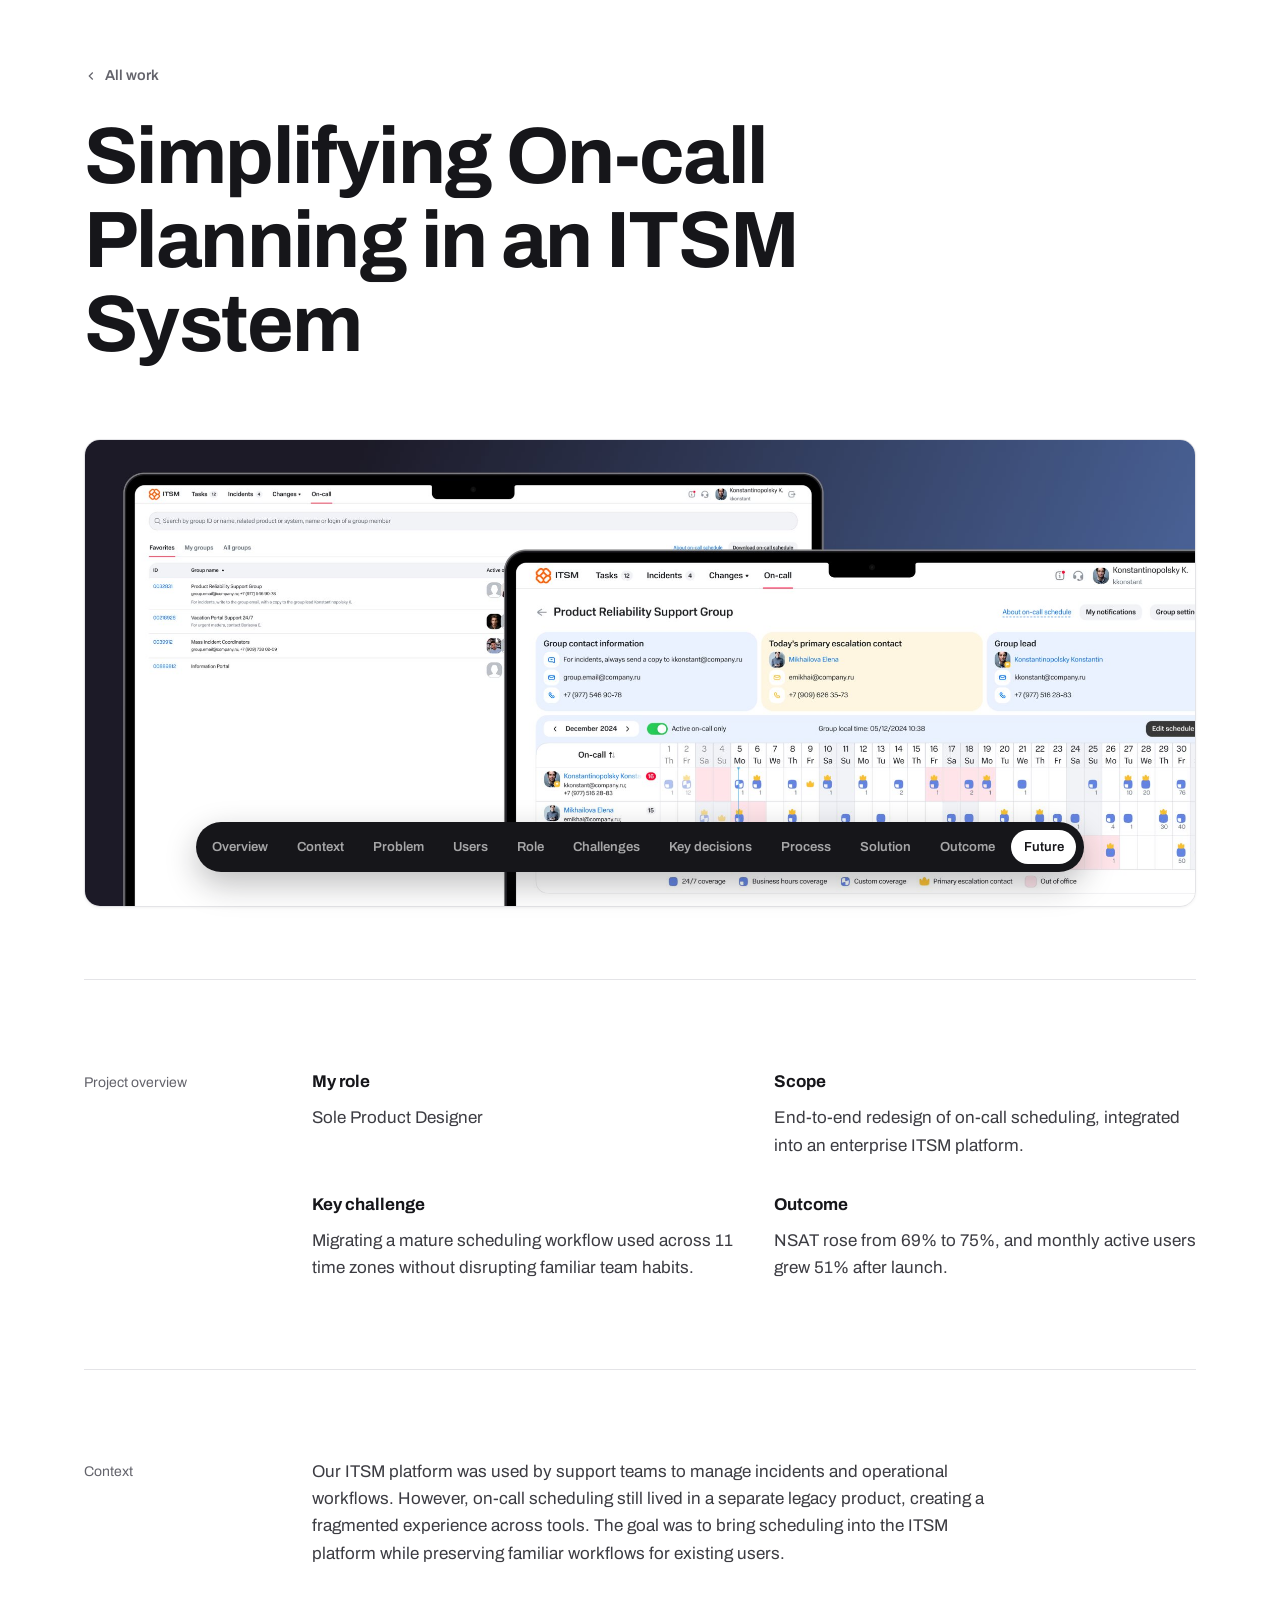
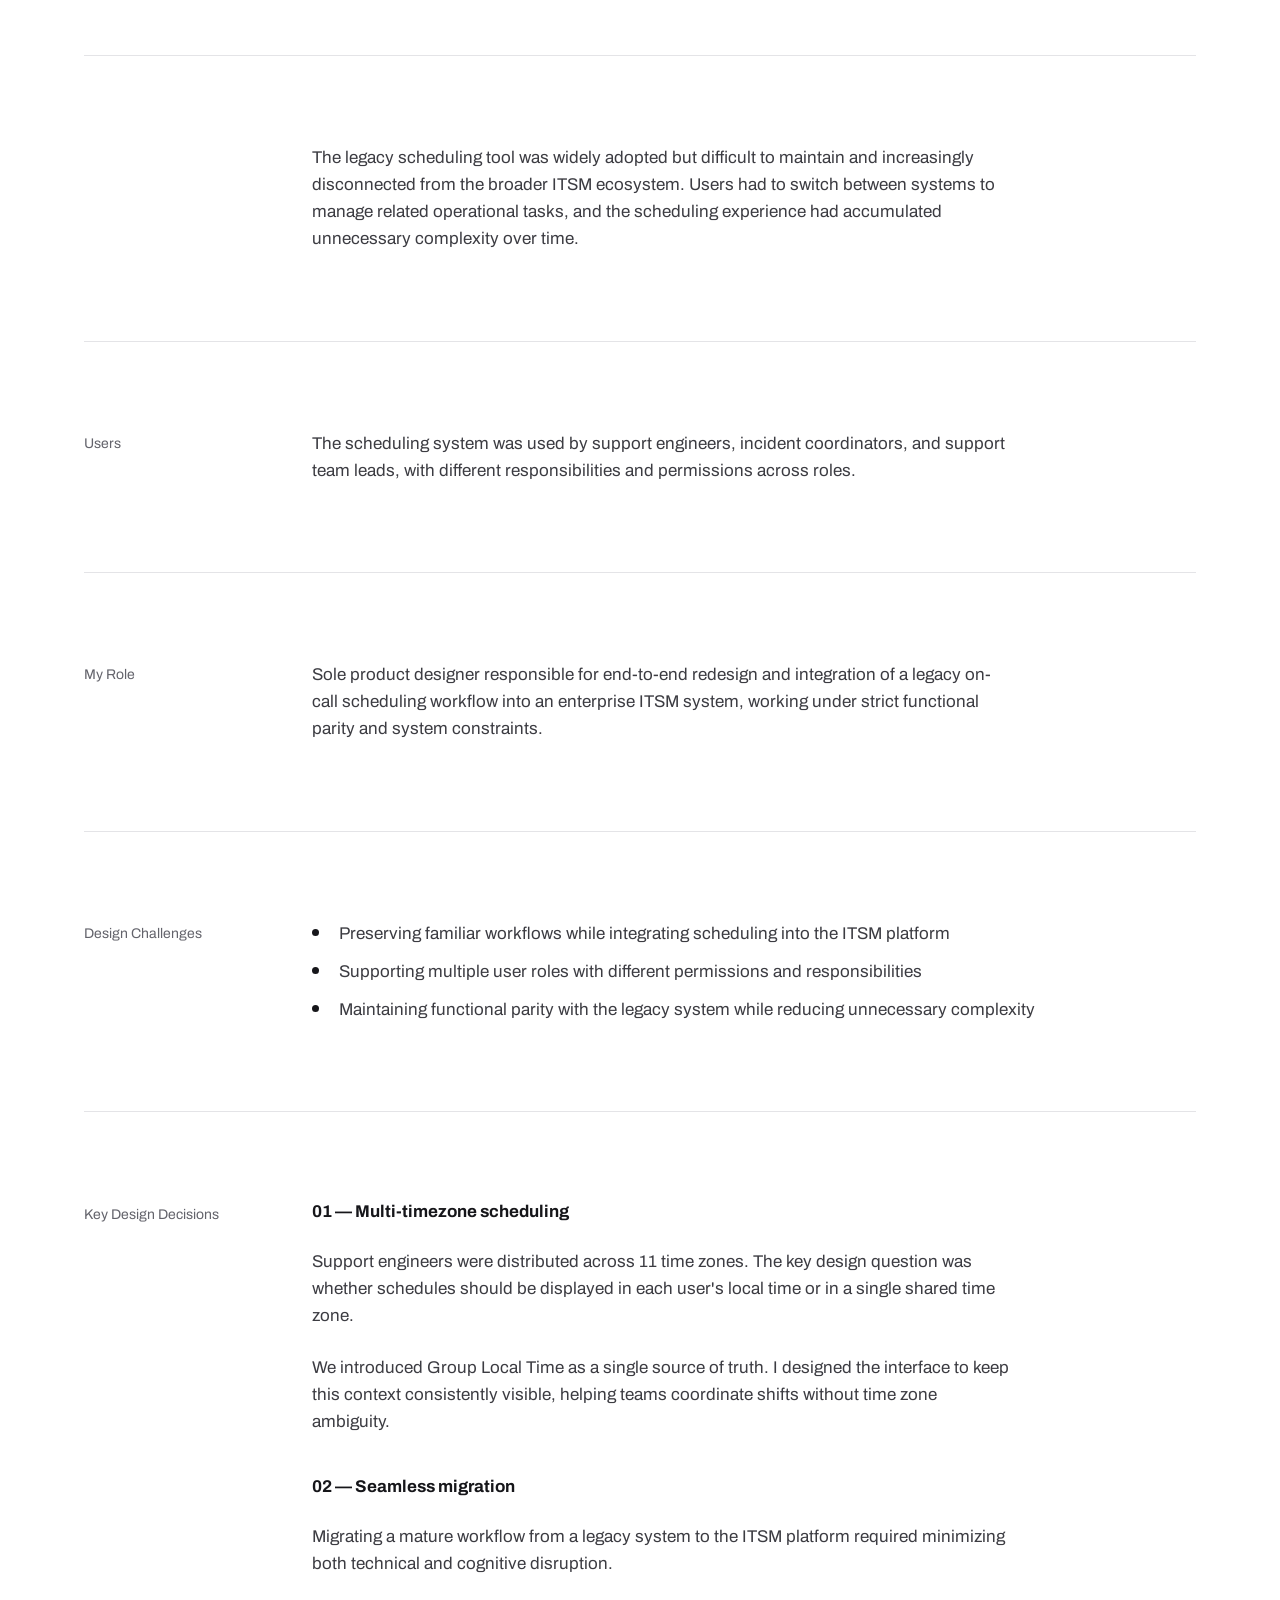
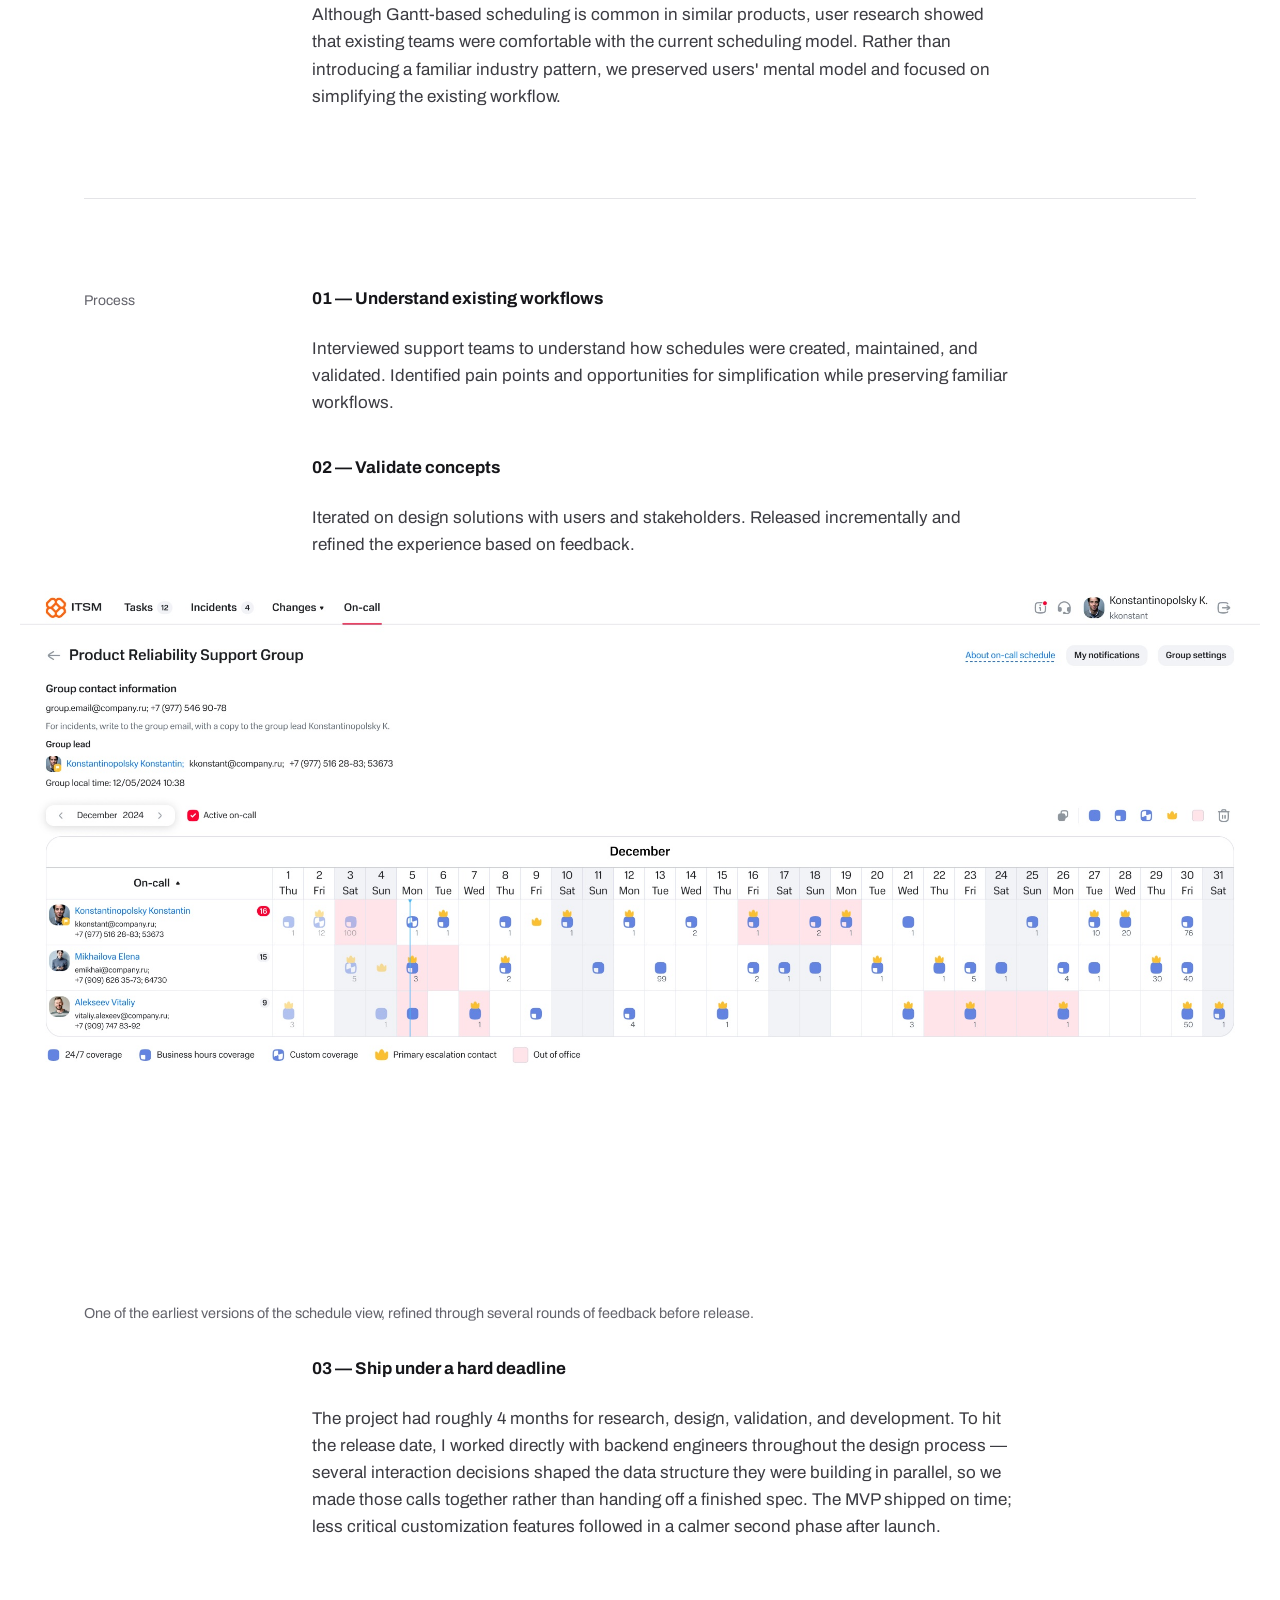
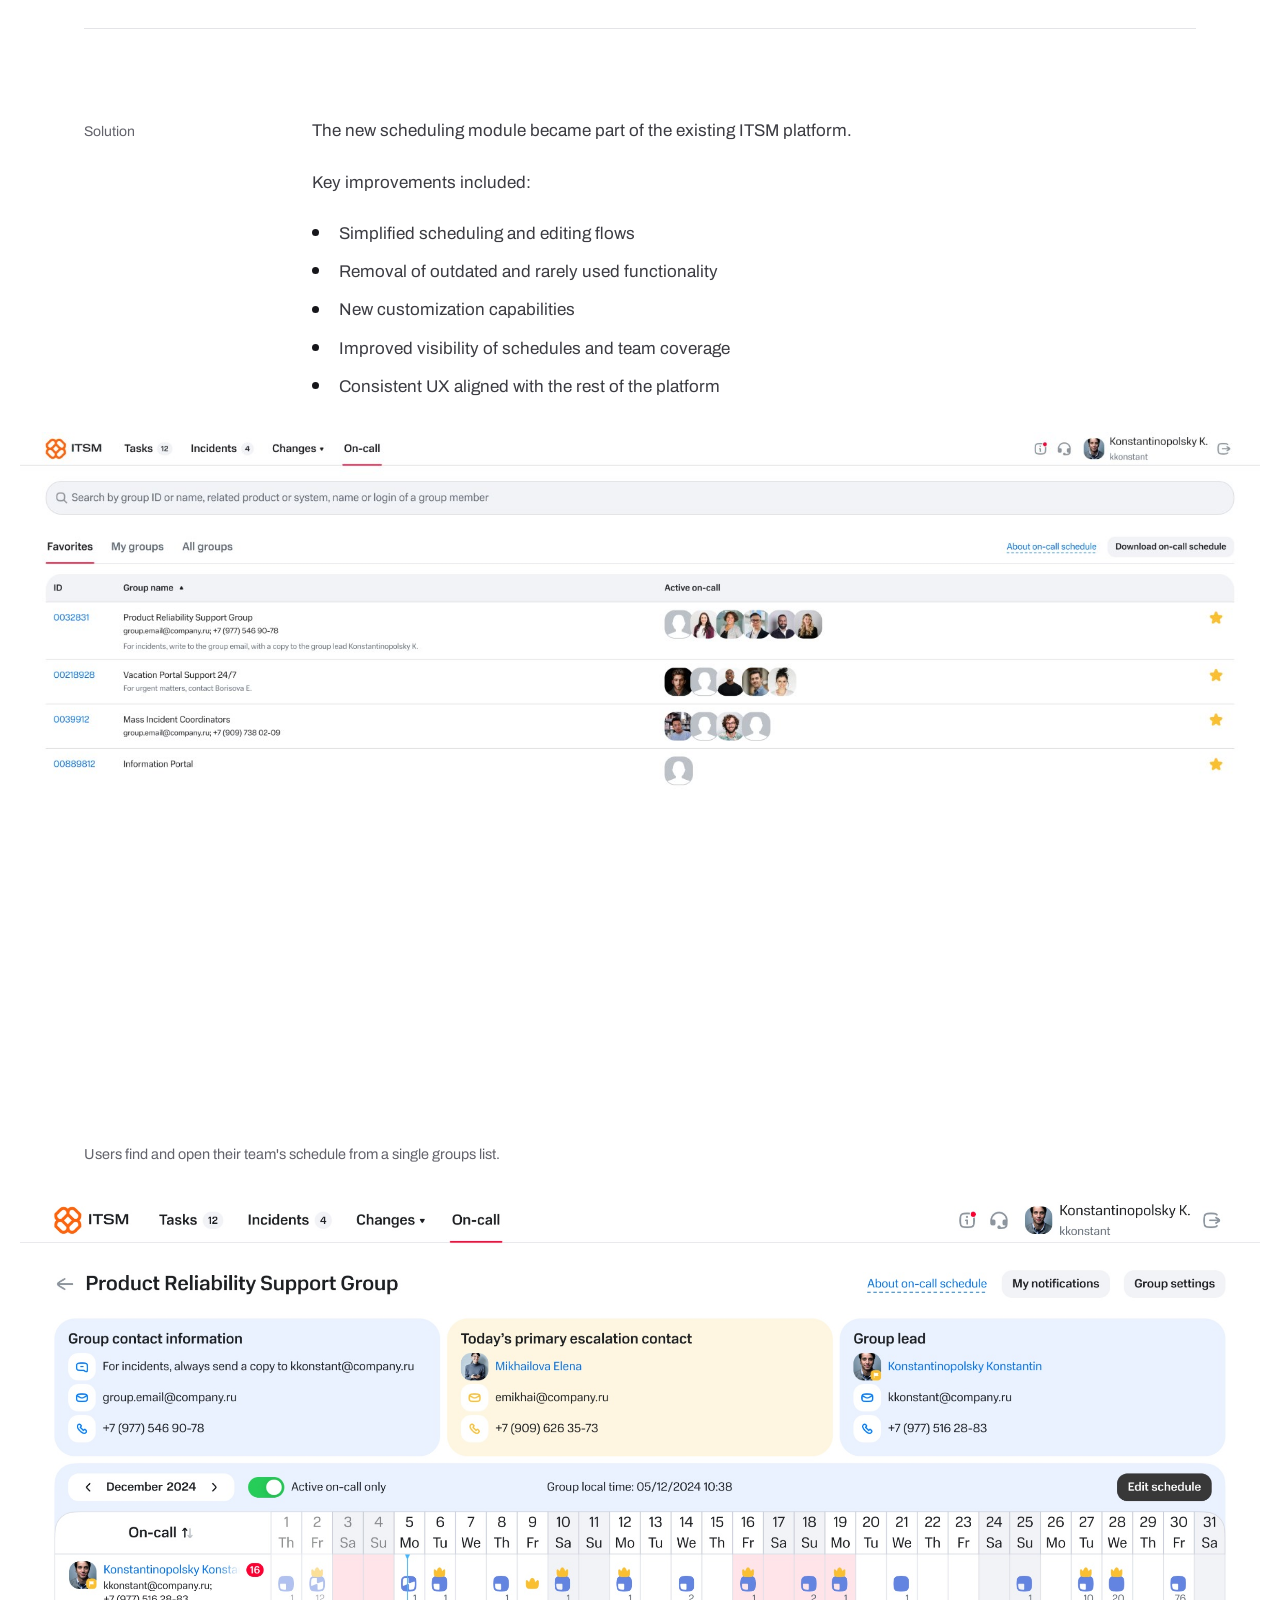
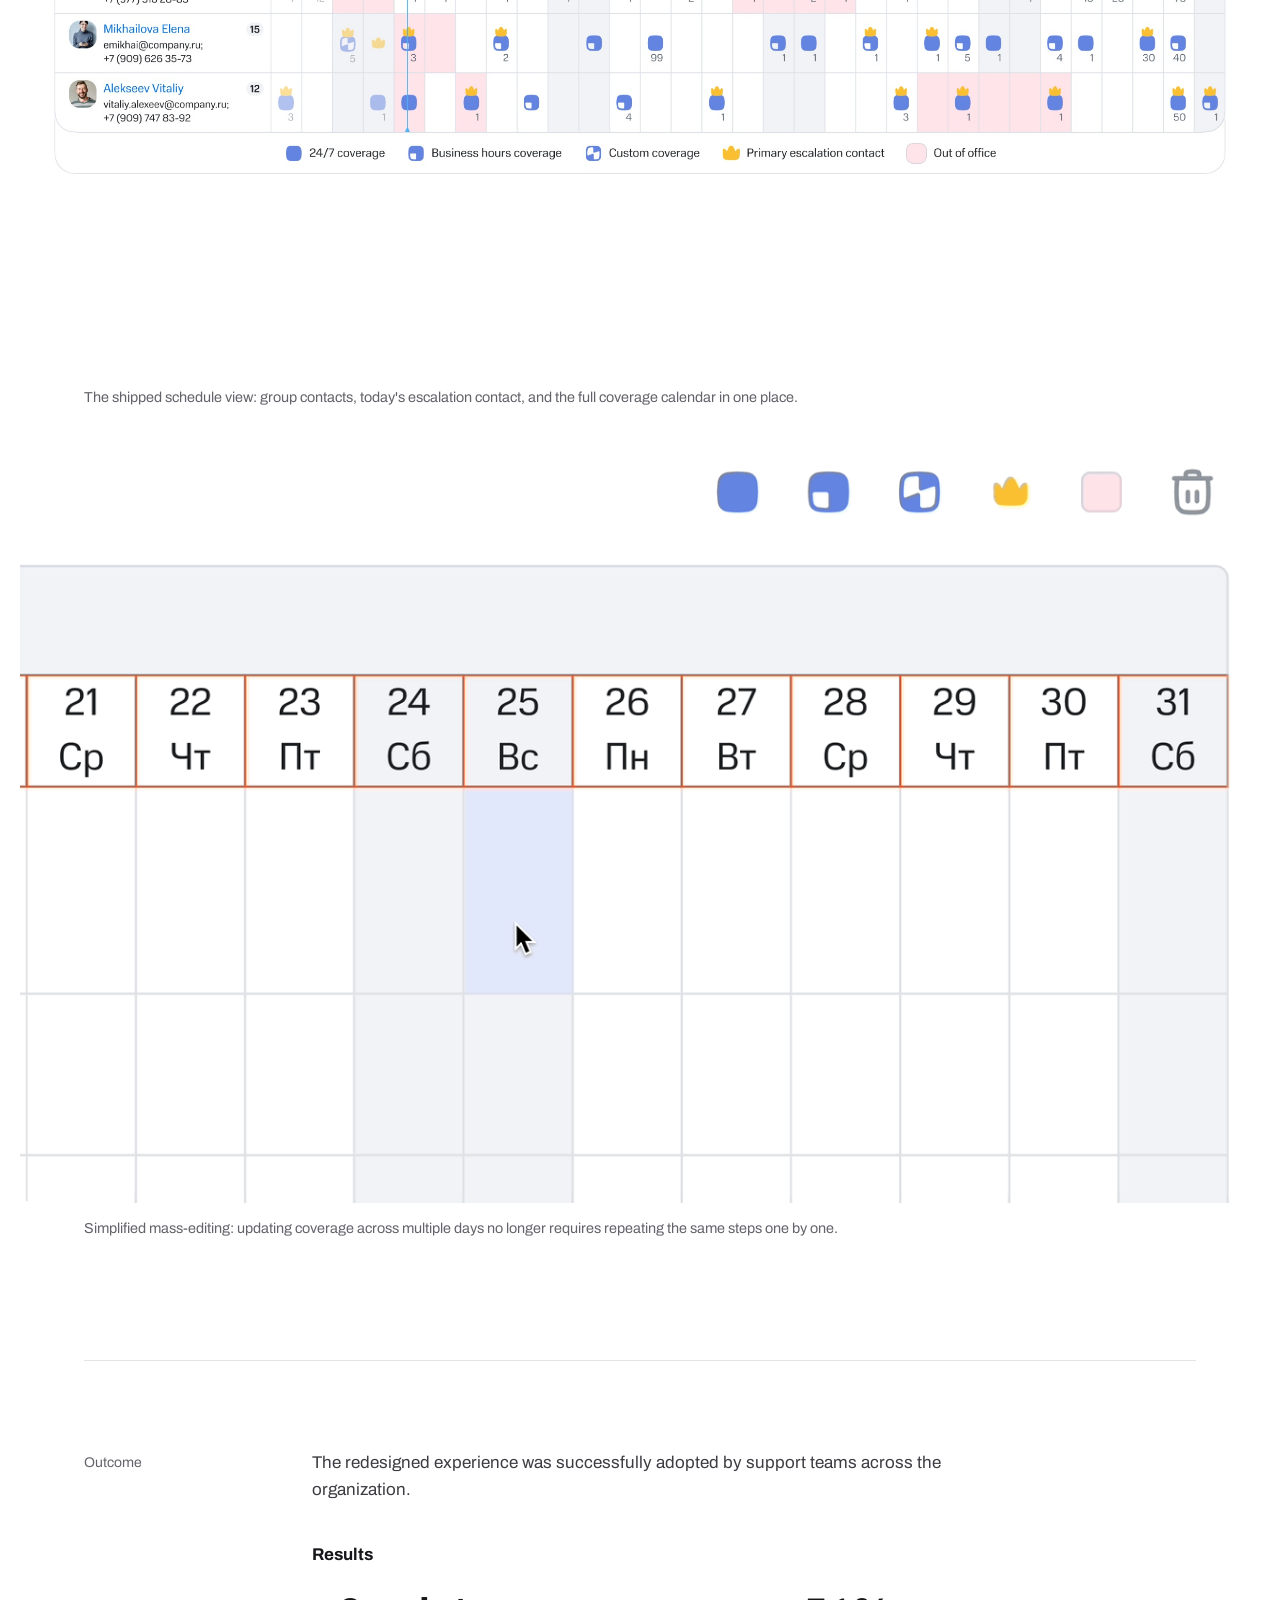
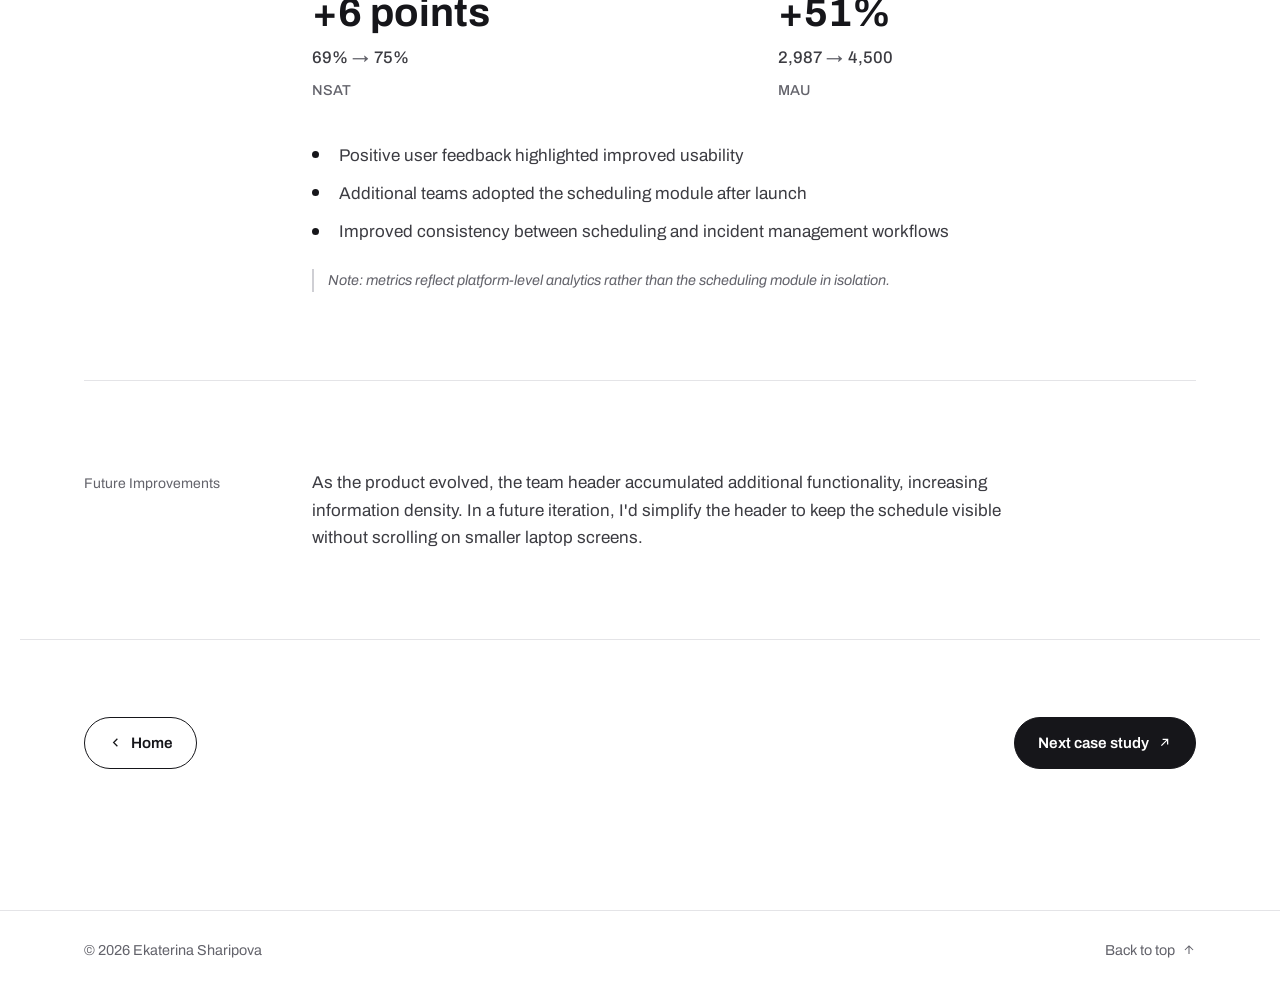
==== on-call/index.html @ b9f89a31 "Clean case-study URLs and fix in-page navigation - Move on-call.html/product-health.html into folder" ====
<!doctype html>
<html lang="en">
<head>
<meta charset="UTF-8">
<meta name="viewport" content="width=device-width, initial-scale=1">
<title>Simplifying On-call Planning in an ITSM System — Ekaterina Sharipova</title>
<meta name="description" content="Case study: end-to-end redesign of on-call scheduling for an enterprise ITSM platform, spanning 11 time zones and multiple support roles.">

<meta property="og:type" content="article">
<meta property="og:title" content="Simplifying On-call Planning in an ITSM System">
<meta property="og:description" content="Redesigned the on-call planning flow in a 4-month sprint — keeping the calendar view teams already relied on and simplifying everything around it.">
<meta property="og:image" content="/assets/img/case1-cover-desktop.jpg">
<meta name="twitter:card" content="summary_large_image">

<link rel="icon" href="/favicon.png" type="image/png">
<link rel="preconnect" href="https://fonts.googleapis.com">
<link rel="preconnect" href="https://fonts.gstatic.com" crossorigin>
<link href="https://fonts.googleapis.com/css2?family=Archivo:wght@400;500;600;700;800&display=swap" rel="stylesheet">
<link rel="stylesheet" href="/assets/css/style.css?v=18">
</head>
<body id="top">
<a class="skip-link" href="#main">Skip to content</a>

<!-- Bottom-floating pill nav — fixed, same at every breakpoint -->
<nav class="case-bottom-nav" aria-label="Section navigation">
  <ol>
    <li><a href="#overview">Overview</a></li>
    <li><a href="#context">Context</a></li>
    <li><a href="#problem">Problem</a></li>
    <li><a href="#users">Users</a></li>
    <li><a href="#role">Role</a></li>
    <li><a href="#challenges">Challenges</a></li>
    <li><a href="#decisions">Key decisions</a></li>
    <li><a href="#process">Process</a></li>
    <li><a href="#solution">Solution</a></li>
    <li><a href="#outcome">Outcome</a></li>
    <li><a href="#future">Future</a></li>
  </ol>
</nav>

<main id="main">

  <div class="wrap case-hero">
    <a class="case-back" href="/#work">
      <svg viewBox="0 0 24 24" fill="none" stroke="currentColor" stroke-width="2" aria-hidden="true"><path d="M15 6 9 12l6 6"/></svg>
      All work
    </a>
    <h1 class="case-title reveal">Simplifying On-call Planning in an ITSM System</h1>

    <figure class="case-cover reveal">
      <img src="/assets/img/case1-cover-desktop.jpg" alt="On-call scheduling in the ITSM platform: a support-group list and a monthly coverage calendar with per-person shift assignments, shown across tablet and laptop screens." width="1600" height="672">
    </figure>
  </div>

  <div class="wrap case-layout">
    <div class="case-content">

      <section class="case-section" id="overview">
        <div class="case-row">
          <h2 class="case-section-label reveal">Project overview</h2>
          <div class="case-section-body reveal">
            <dl class="role-scope-grid">
              <div>
                <dt>My role</dt>
                <dd>Sole Product Designer</dd>
              </div>
              <div>
                <dt>Scope</dt>
                <dd>End-to-end redesign of on-call scheduling, integrated into an enterprise ITSM platform.</dd>
              </div>
              <div>
                <dt>Key challenge</dt>
                <dd>Migrating a mature scheduling workflow used across 11 time zones without disrupting familiar team habits.</dd>
              </div>
              <div>
                <dt>Outcome</dt>
                <dd>NSAT rose from 69% to 75%, and monthly active users grew 51% after launch.</dd>
              </div>
            </dl>
          </div>
        </div>
      </section>

      <section class="case-section" id="context">
        <div class="case-row">
          <h2 class="case-section-label reveal">Context</h2>
          <div class="case-section-body reveal">
            <p>Our ITSM platform was used by support teams to manage incidents and operational workflows. However, on-call scheduling still lived in a separate legacy product, creating a fragmented experience across tools. The goal was to bring scheduling into the ITSM platform while preserving familiar workflows for existing users.</p>
          </div>
        </div>
      </section>

      <section class="case-section" id="problem">
        <div class="case-row">
          <h2 class="case-section-label reveal">Problem</h2>
          <div class="case-section-body reveal">
            <p>The legacy scheduling tool was widely adopted but difficult to maintain and increasingly disconnected from the broader ITSM ecosystem. Users had to switch between systems to manage related operational tasks, and the scheduling experience had accumulated unnecessary complexity over time.</p>
          </div>
        </div>
      </section>

      <section class="case-section" id="users">
        <div class="case-row">
          <h2 class="case-section-label reveal">Users</h2>
          <div class="case-section-body reveal">
            <p>The scheduling system was used by support engineers, incident coordinators, and support team leads, with different responsibilities and permissions across roles.</p>
          </div>
        </div>
      </section>

      <section class="case-section" id="role">
        <div class="case-row">
          <h2 class="case-section-label reveal">My Role</h2>
          <div class="case-section-body reveal">
            <p>Sole product designer responsible for end-to-end redesign and integration of a legacy on-call scheduling workflow into an enterprise ITSM system, working under strict functional parity and system constraints.</p>
          </div>
        </div>
      </section>

      <section class="case-section" id="challenges">
        <div class="case-row">
          <h2 class="case-section-label reveal">Design Challenges</h2>
          <div class="case-section-body reveal">
            <ul class="list-check">
              <li>Preserving familiar workflows while integrating scheduling into the ITSM platform</li>
              <li>Supporting multiple user roles with different permissions and responsibilities</li>
              <li>Maintaining functional parity with the legacy system while reducing unnecessary complexity</li>
            </ul>
          </div>
        </div>
      </section>

      <section class="case-section" id="decisions">
        <div class="case-row">
          <h2 class="case-section-label reveal">Key Design Decisions</h2>
          <div class="case-section-body reveal">
            <h3 class="case-subhead">01 — Multi-timezone scheduling</h3>
            <p>Support engineers were distributed across 11 time zones. The key design question was whether schedules should be displayed in each user's local time or in a single shared time zone.</p>
            <p>We introduced Group Local Time as a single source of truth. I designed the interface to keep this context consistently visible, helping teams coordinate shifts without time zone ambiguity.</p>

            <h3 class="case-subhead">02 — Seamless migration</h3>
            <p>Migrating a mature workflow from a legacy system to the ITSM platform required minimizing both technical and cognitive disruption.</p>
            <p>Although Gantt-based scheduling is common in similar products, user research showed that existing teams were comfortable with the current scheduling model. Rather than introducing a familiar industry pattern, we preserved users' mental model and focused on simplifying the existing workflow.</p>
          </div>
        </div>
      </section>

      <section class="case-section" id="process">
        <div class="case-row">
          <h2 class="case-section-label reveal">Process</h2>
          <div class="case-section-body reveal">
            <h3 class="case-subhead">01 — Understand existing workflows</h3>
            <p>Interviewed support teams to understand how schedules were created, maintained, and validated. Identified pain points and opportunities for simplification while preserving familiar workflows.</p>

            <h3 class="case-subhead">02 — Validate concepts</h3>
            <p>Iterated on design solutions with users and stakeholders. Released incrementally and refined the experience based on feedback.</p>
          </div>
        </div>

        <figure class="figure figure-full reveal">
          <img src="/assets/img/case1-group-local-time.jpg" alt="An early version of the on-call schedule for the Product Reliability Support Group, with Group local time displayed above a December coverage calendar." width="2400" height="1350" loading="lazy">
          <figcaption>One of the earliest versions of the schedule view, refined through several rounds of feedback before release.</figcaption>
        </figure>

        <div class="case-row">
          <span class="case-section-label" aria-hidden="true"></span>
          <div class="case-section-body reveal">
            <h3 class="case-subhead" style="margin-top:0;">03 — Ship under a hard deadline</h3>
            <p>The project had roughly 4 months for research, design, validation, and development. To hit the release date, I worked directly with backend engineers throughout the design process — several interaction decisions shaped the data structure they were building in parallel, so we made those calls together rather than handing off a finished spec. The MVP shipped on time; less critical customization features followed in a calmer second phase after launch.</p>
          </div>
        </div>
      </section>

      <section class="case-section" id="solution">
        <div class="case-row">
          <h2 class="case-section-label reveal">Solution</h2>
          <div class="case-section-body reveal">
            <p>The new scheduling module became part of the existing ITSM platform.</p>
            <p>Key improvements included:</p>
            <ul class="list-check">
              <li>Simplified scheduling and editing flows</li>
              <li>Removal of outdated and rarely used functionality</li>
              <li>New customization capabilities</li>
              <li>Improved visibility of schedules and team coverage</li>
              <li>Consistent UX aligned with the rest of the platform</li>
            </ul>
          </div>
        </div>

        <figure class="figure figure-full reveal">
          <img src="/assets/img/case1-group-list.jpg" alt="On-call groups list in the ITSM platform, showing group IDs, contact information, and each group's currently active on-call members." width="1800" height="1012" loading="lazy">
          <figcaption>Users find and open their team's schedule from a single groups list.</figcaption>
        </figure>

        <figure class="figure figure-full reveal">
          <img src="/assets/img/case1-group-final.jpg" alt="Final on-call schedule view for the Product Reliability Support Group, with group contact information, today's primary escalation contact, group lead, an active-on-call filter, and an editable coverage calendar." width="2400" height="1500" loading="lazy">
          <figcaption>The shipped schedule view: group contacts, today's escalation contact, and the full coverage calendar in one place.</figcaption>
        </figure>

        <figure class="figure figure-full reveal">
          <img src="/assets/img/case1-mass-editing.gif" alt="Demonstration of the simplified mass-editing flow for updating multiple on-call shifts at once." width="1302" height="800" loading="lazy">
          <figcaption>Simplified mass-editing: updating coverage across multiple days no longer requires repeating the same steps one by one.</figcaption>
        </figure>
      </section>

      <section class="case-section" id="outcome">
        <div class="case-row">
          <h2 class="case-section-label reveal">Outcome</h2>
          <div class="case-section-body reveal">
            <p>The redesigned experience was successfully adopted by support teams across the organization.</p>

            <h3 class="case-subhead">Results</h3>
            <div class="metric-row">
              <div class="metric">
                <p class="metric-value">+6 points</p>
                <p class="metric-detail">69% <span class="arrow">→</span> 75%</p>
                <p class="metric-label">NSAT</p>
              </div>
              <div class="metric">
                <p class="metric-value">+51%</p>
                <p class="metric-detail">2,987 <span class="arrow">→</span> 4,500</p>
                <p class="metric-label">MAU</p>
              </div>
            </div>

            <ul class="list-check" style="margin-top:2.5rem;">
              <li>Positive user feedback highlighted improved usability</li>
              <li>Additional teams adopted the scheduling module after launch</li>
              <li>Improved consistency between scheduling and incident management workflows</li>
            </ul>

            <p class="note-caveat">Note: metrics reflect platform-level analytics rather than the scheduling module in isolation.</p>
          </div>
        </div>
      </section>

      <section class="case-section" id="future">
        <div class="case-row">
          <h2 class="case-section-label reveal">Future Improvements</h2>
          <div class="case-section-body reveal">
            <p>As the product evolved, the team header accumulated additional functionality, increasing information density. In a future iteration, I'd simplify the header to keep the schedule visible without scrolling on smaller laptop screens.</p>
          </div>
        </div>
      </section>

    </div>
  </div>

  <div class="wrap case-nav-footer">
    <a href="/" class="btn btn-ghost reveal">
      <svg viewBox="0 0 24 24" fill="none" stroke="currentColor" stroke-width="2" aria-hidden="true"><path d="M15 6 9 12l6 6"/></svg>
      Home
    </a>
    <a href="/product-health/" class="btn btn-primary reveal">
      Next case study
      <svg viewBox="0 0 24 24" fill="none" stroke="currentColor" stroke-width="2" aria-hidden="true"><path d="M7 17 17 7M9 7h8v8"/></svg>
    </a>
  </div>

</main>

<div id="site-footer"></div>

<script src="/assets/js/components.js?v=3"></script>
<script src="/assets/js/main.js?v=5"></script>
</body>
</html>
---- assets/css/style.css ----
/* =========================================================
   EKATERINA SHARIPOVA — PORTFOLIO
   Case study pages only (on-call.html, product-health.html).
   The homepage (index.html) uses assets/css/edgy.css instead.

   Table of contents:
   1. Tokens
   2. Reset
   3. Base / Typography
   4. Layout utilities
   6. Buttons & links
   9. Metrics
   11. Footer
   12. Case study — hero, bottom nav, sections, figures, lightbox
   13. Motion / reveal
   ========================================================= */

/* ---------- 1. Tokens ---------- */
:root {
  --ink: #16161a;
  --ink-soft: #3c3c42;
  --muted: #63636b;
  --paper: #ffffff;
  --paper-alt: #f5f5f6;
  --line: #e4e4e7;
  --line-strong: #cfcfd4;
  --focus: var(--ink);

  --font-display: "Archivo", -apple-system, BlinkMacSystemFont, "Segoe UI", sans-serif;
  --font-body: "Archivo", -apple-system, BlinkMacSystemFont, "Segoe UI", sans-serif;

  --fs-body: 1.0625rem;
  --fs-small: 0.9rem;

  --container: 1240px;
  --gutter: clamp(20px, 5vw, 64px);

  --ease: cubic-bezier(0.22, 1, 0.36, 1);
}

/* ---------- 2. Reset ---------- */
*, *::before, *::after { box-sizing: border-box; }
html { -webkit-text-size-adjust: 100%; }
body, h1, h2, h3, h4, p, figure, blockquote, dl, dd { margin: 0; }
ul, ol { margin: 0; padding: 0; list-style: none; }
img, svg, video { display: block; max-width: 100%; }
img { height: auto; }
a { color: inherit; text-decoration: none; }
button { font: inherit; color: inherit; background: none; border: 0; padding: 0; cursor: pointer; }
input, select { font: inherit; }
table { border-collapse: collapse; }

@media (prefers-reduced-motion: no-preference) {
  html { scroll-behavior: smooth; }
}

/* ---------- 3. Base / Typography ---------- */
html { background: var(--paper); }
body {
  font-family: var(--font-body);
  font-size: var(--fs-body);
  line-height: 1.6;
  color: var(--ink);
  background: var(--paper);
  -webkit-font-smoothing: antialiased;
}

h1, h2, h3, h4 { font-family: var(--font-display); font-weight: 600; line-height: 1.1; letter-spacing: -0.015em; color: var(--ink); }

p + p { margin-top: 1em; }

/* Skip link */
.skip-link {
  position: absolute;
  left: -9999px;
  top: 0;
  background: var(--ink);
  color: var(--paper);
  padding: 0.75em 1.25em;
  z-index: 200;
  font-size: var(--fs-small);
}
.skip-link:focus {
  left: var(--gutter);
  top: 12px;
}

/* Focus states */
:focus-visible {
  outline: 2px solid var(--focus);
  outline-offset: 3px;
  border-radius: 2px;
}

/* ---------- 4. Layout utilities ---------- */
.wrap {
  max-width: var(--container);
  margin-inline: auto;
  padding-inline: var(--gutter);
}

/* ---------- 6. Buttons & links ---------- */
.btn {
  display: inline-flex;
  align-items: center;
  gap: 0.55em;
  font-weight: 600;
  font-size: 0.95rem;
  padding: 0.85em 1.5em;
  border-radius: 999px;
  border: 1px solid var(--ink);
  transition: background 0.25s var(--ease), color 0.25s var(--ease), transform 0.25s var(--ease);
}
.btn-primary { background: var(--ink); color: var(--paper); }
.btn-primary:hover { transform: translateY(-1px); }
.btn-ghost { background: transparent; color: var(--ink); }
.btn-ghost:hover { background: var(--ink); color: var(--paper); }
.btn svg { width: 15px; height: 15px; transition: transform 0.25s var(--ease); }
.btn:hover svg { transform: translate(3px, -3px); }

/* ---------- 9. Metrics ---------- */
.metric-row {
  display: grid;
  grid-template-columns: repeat(auto-fit, minmax(min(200px, 100%), 1fr));
  gap: clamp(1.5rem, 4vw, 3rem);
}
.metric {
  min-width: 0;
}
.metric .metric-value {
  font-family: var(--font-display);
  font-size: clamp(1.75rem, 2vw + 1.3rem, 2.5rem);
  font-weight: 700;
  line-height: 1.1;
  color: var(--ink);
  overflow-wrap: break-word;
}
.metric-value .arrow { color: var(--muted); font-weight: 400; margin-inline: 0.08em; }
.metric-detail {
  margin-top: 0.65rem;
  font-size: 1.05rem;
  color: var(--ink-soft);
  font-weight: 500;
}
.metric-detail .arrow { color: var(--muted); margin-inline: 0.08em; }
.metric .metric-label {
  margin-top: 0.4rem;
  font-size: var(--fs-small);
  color: var(--muted);
  font-weight: 500;
}
/* ---------- 11. Footer ---------- */
.site-footer {
  border-top: 1px solid var(--line);
  padding-block: 1.75rem;
  margin-top: clamp(2rem, 6vw, 4rem);
}
.site-footer-row {
  display: flex;
  align-items: center;
  justify-content: space-between;
  flex-wrap: wrap;
  gap: 1rem;
}
.site-footer-copy {
  font-size: var(--fs-small);
  color: var(--muted);
}
.site-footer-top {
  display: inline-flex;
  align-items: center;
  gap: 0.5em;
  font-size: var(--fs-small);
  font-weight: 400;
  color: var(--muted);
  transition: color 0.2s var(--ease);
}
.site-footer-top svg { width: 14px; height: 14px; transition: transform 0.25s var(--ease); }
.site-footer-top:hover { color: var(--ink); }
.site-footer-top:hover svg { transform: translateY(-2px); }

/* ---------- 12. Case study ---------- */
.case-hero {
  padding-top: clamp(32px, 6vw, 64px);
}
.case-back {
  display: inline-flex;
  align-items: center;
  gap: 0.5em;
  font-size: 0.9rem;
  font-weight: 600;
  color: var(--muted);
}
.case-back:hover { color: var(--ink); }
.case-back svg { width: 14px; height: 14px; }

/* Same treatment as the homepage hero name/role */
.case-title {
  margin-top: 1.5rem;
  font-size: clamp(2.75rem, 7vw, 5rem);
  font-weight: 700;
  letter-spacing: -0.02em;
  line-height: 1.05;
  max-width: 18ch;
}
.case-cover {
  margin-top: clamp(2.5rem, 6vw, 4.5rem);
  border-radius: 16px;
  overflow: hidden;
  background: var(--paper-alt);
  border: 1px solid var(--line);
  box-shadow: 0 1px 3px rgba(20, 20, 20, 0.05);
}
.case-cover img { width: 100%; }
.case-cover.is-single {
  display: flex;
  justify-content: center;
  padding: clamp(2rem, 7vw, 4.5rem) clamp(1rem, 5vw, 3rem);
}
.case-cover.is-single img {
  width: auto;
  max-width: 340px;
  max-height: 65vh;
  border-radius: 22px;
}

.case-layout {
  margin-top: clamp(2.5rem, 6vw, 4.5rem);
}

/* Bottom-floating pill nav — fixed, always visible, solid fill (no glassmorphism) */
.case-bottom-nav {
  position: fixed;
  left: 50%;
  bottom: clamp(16px, 3vw, 28px);
  transform: translateX(-50%);
  z-index: 150;
  max-width: calc(100vw - 32px);
  background: var(--ink);
  border-radius: 999px;
  box-shadow: 0 12px 32px rgba(22, 22, 26, 0.28);
  overflow-x: auto;
  -webkit-overflow-scrolling: touch;
  scroll-behavior: smooth;
  scrollbar-width: none;
}
.case-bottom-nav::-webkit-scrollbar { display: none; }
.case-bottom-nav ol {
  display: flex;
  gap: 0.25rem;
  padding: 0.5rem 0 0.5rem 0.5rem;
  white-space: nowrap;
}
/* Chrome/WebKit drop a scroll container's own trailing padding once scrolled
   to the end — use a real flex item for the trailing gap instead, so it holds
   whether the row is scrolled or short enough to need no scrolling at all. */
.case-bottom-nav ol::after {
  /* the flex `gap` already adds 0.25rem before this spacer, so it only needs to add the rest */
  content: "";
  flex: 0 0 0.25rem;
}
.case-bottom-nav a {
  display: block;
  padding: 0.5em 0.95em;
  border-radius: 999px;
  font-size: 0.82rem;
  font-weight: 600;
  color: rgba(255, 255, 255, 0.62);
  transition: color 0.2s var(--ease), background 0.2s var(--ease);
}
.case-bottom-nav a:hover { color: #fff; }
.case-bottom-nav a.is-active { color: var(--ink); background: #fff; }

/* Section label (left) + content (right) — same layout as the homepage's About/Experience/Contacts */
.case-section {
  padding-block: clamp(3rem, 7vw, 5.5rem);
  border-top: 1px solid var(--line);
  scroll-margin-top: 24px;
}
.case-row { display: flex; align-items: flex-start; gap: clamp(1.5rem, 4vw, 3rem); }
.case-section-label {
  flex: 0 0 auto;
  width: 180px;
  margin: 0;
  padding-top: 0.4rem;
  font-family: var(--font-body);
  font-size: 0.875rem;
  font-weight: 400;
  letter-spacing: normal;
  color: var(--muted);
}
.case-row > *:last-child { flex: 1 1 0; min-width: 0; }

@media (max-width: 760px) {
  .case-row { flex-direction: column; gap: 1.25rem; }
  .case-section-label { width: auto; padding-top: 0; }
  .case-row > *:last-child { width: 100%; }
}

.case-section-body { margin-top: 0; }
.case-section-body > * + * { margin-top: 1.5rem; }
.case-section-body p:where(:not([class])) { color: var(--ink-soft); max-width: 70ch; }

.case-subhead {
  font-family: var(--font-body);
  font-size: 1.0625rem;
  font-weight: 700;
  letter-spacing: normal;
  line-height: 1.4;
  color: var(--ink);
  margin-top: 2.5rem;
}
.case-subhead:first-child { margin-top: 0; }

.figure { margin-block: 2rem; }
.figure-full {
  margin-inline: calc(var(--gutter) * -1);
}
.figure img, .figure video {
  border-radius: 12px;
  width: 100%;
  border: 1px solid var(--line);
  box-shadow: 0 1px 3px rgba(20, 20, 20, 0.05);
}
.figure-round-lg img { border-radius: 28px; }
.figure-fit-viewport img {
  display: block;
  width: auto;
  max-width: 100%;
  max-height: 88vh;
  margin-inline: auto;
}
.figure-fit-viewport figcaption {
  text-align: center;
  max-width: 46ch;
  margin-inline: auto;
}
.figure-full img { border-radius: 14px; border: none; box-shadow: none; }
.figure figcaption {
  margin-top: 0.85rem;
  font-size: var(--fs-small);
  color: var(--muted);
  padding-inline: 0;
}
.figure-full figcaption { padding-inline: var(--gutter); }

.case-cover img,
.case-content figure img {
  cursor: zoom-in;
}

/* ---------- Lightbox ---------- */
.lightbox-overlay {
  position: fixed;
  inset: 0;
  background: rgba(12, 12, 14, 0.92);
  display: flex;
  align-items: center;
  justify-content: center;
  padding: clamp(16px, 5vw, 56px);
  z-index: 300;
  opacity: 0;
  visibility: hidden;
  transition: opacity 0.25s var(--ease), visibility 0.25s;
}
.lightbox-overlay.is-open {
  opacity: 1;
  visibility: visible;
}
.lightbox-img {
  max-width: 100%;
  max-height: 100%;
  width: auto;
  height: auto;
  border-radius: 8px;
  box-shadow: 0 20px 60px rgba(0, 0, 0, 0.45);
  cursor: default;
}
.lightbox-close {
  position: fixed;
  top: clamp(12px, 3vw, 28px);
  right: clamp(12px, 3vw, 28px);
  width: 44px;
  height: 44px;
  border-radius: 50%;
  background: rgba(255, 255, 255, 0.12);
  color: #fff;
  display: flex;
  align-items: center;
  justify-content: center;
  transition: background 0.2s var(--ease);
}
.lightbox-close:hover { background: rgba(255, 255, 255, 0.22); }
.lightbox-close svg { width: 20px; height: 20px; }

.list-check li {
  position: relative;
  padding-left: 1.6em;
  color: var(--ink-soft);
}
.list-check li + li { margin-top: 0.65em; }
.list-check li::before {
  content: "";
  position: absolute;
  left: 0; top: 0.55em;
  width: 7px; height: 7px;
  border-radius: 50%;
  background: var(--ink);
}

.role-scope-grid {
  display: grid;
  grid-template-columns: repeat(2, 1fr);
  gap: 2rem 2.5rem;
}
@media (max-width: 560px) {
  .role-scope-grid { grid-template-columns: 1fr; }
}
.role-scope-grid dt { font-family: var(--font-body); font-size: 1.0625rem; font-weight: 700; color: var(--ink); }
.role-scope-grid dd { margin-top: 0.55rem; font-family: var(--font-body); font-size: 1.0625rem; color: var(--ink-soft); }

.note-caveat {
  margin-top: 1.5rem;
  font-size: var(--fs-small);
  font-style: italic;
  color: var(--muted);
  border-left: 2px solid var(--line-strong);
  padding-left: 1em;
}

.case-nav-footer {
  padding-block: clamp(3rem, 6vw, 5rem);
  display: flex;
  align-items: center;
  justify-content: space-between;
  flex-wrap: wrap;
  gap: 1rem;
  border-top: 1px solid var(--line);
}
.case-nav-footer .btn-ghost:hover svg { transform: translate(-3px, -3px); }

/* ---------- 13. Motion / reveal ---------- */
.reveal {
  opacity: 0;
  transform: translateY(18px);
  transition: opacity 0.7s var(--ease), transform 0.7s var(--ease);
}
.reveal.is-visible { opacity: 1; transform: none; }

@media (prefers-reduced-motion: reduce) {
  .reveal { opacity: 1; transform: none; transition: none; }
  * { animation-duration: 0.001ms !important; transition-duration: 0.001ms !important; }
}
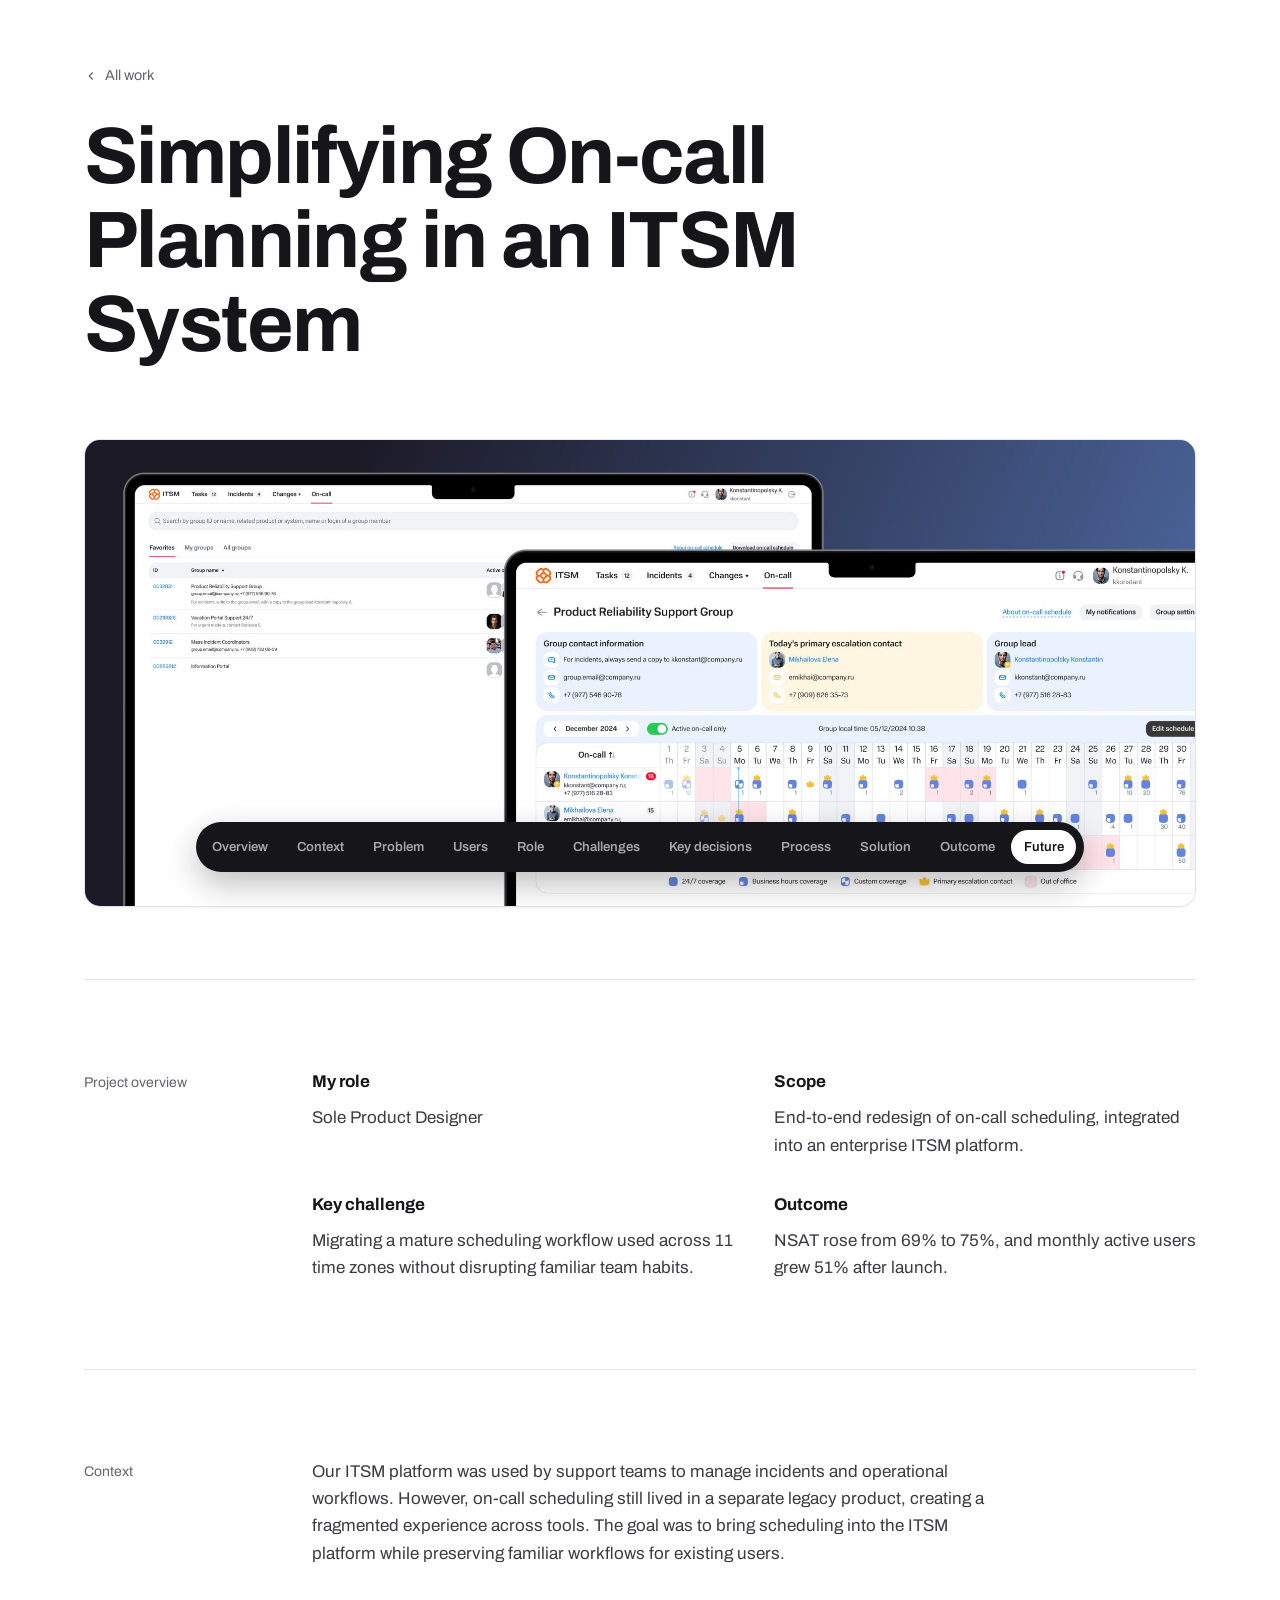
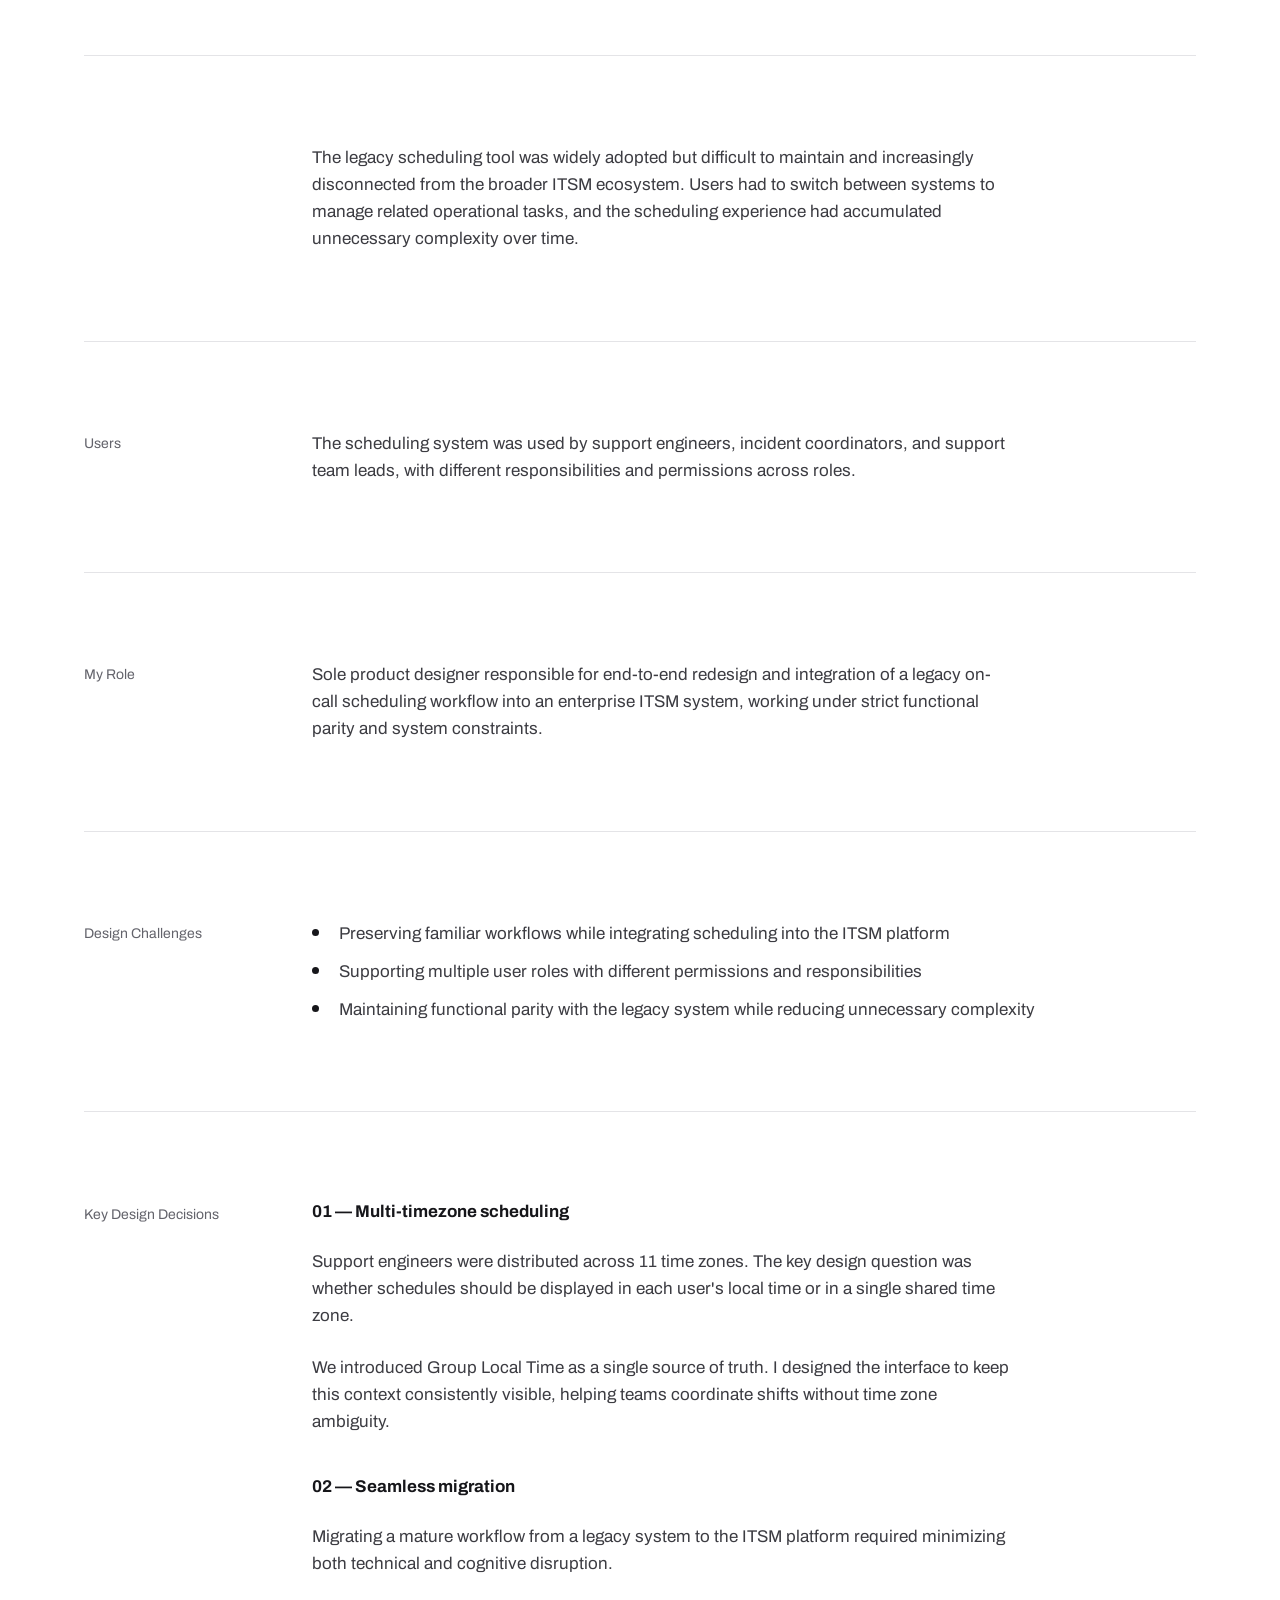
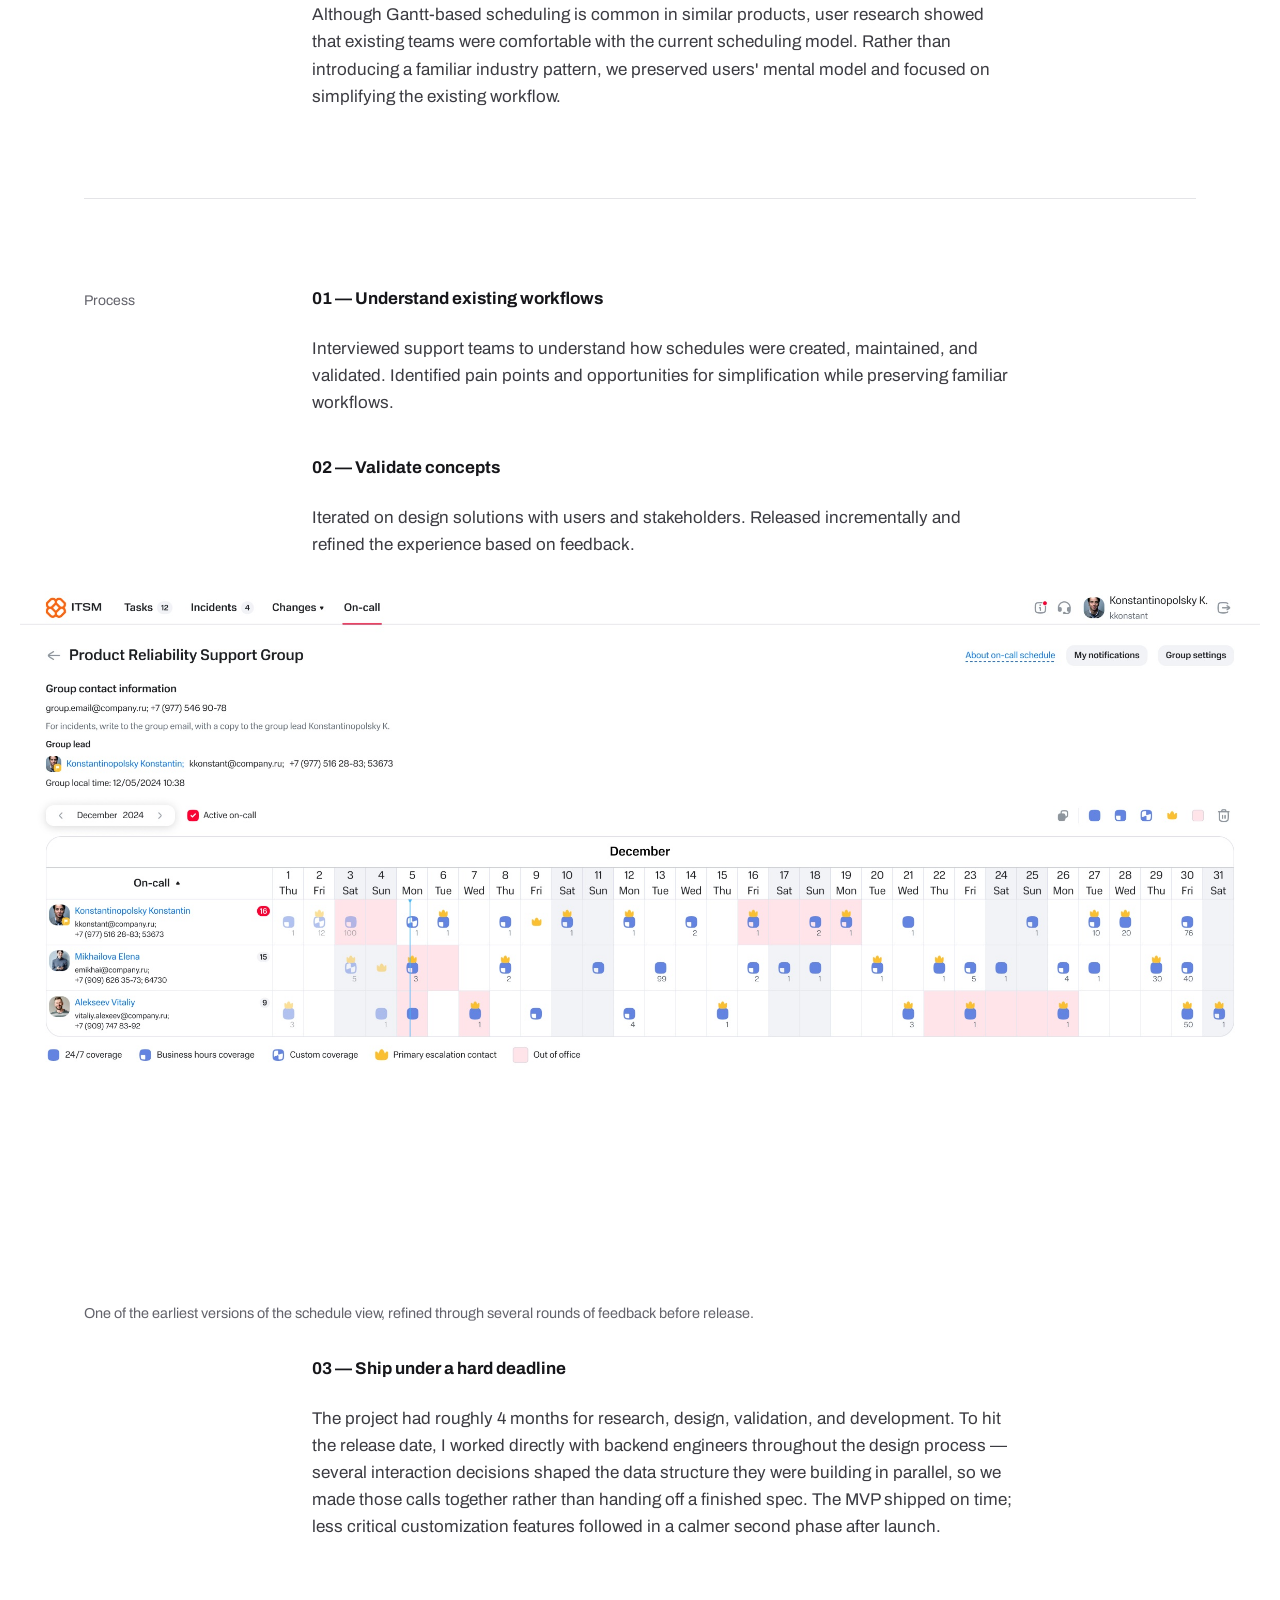
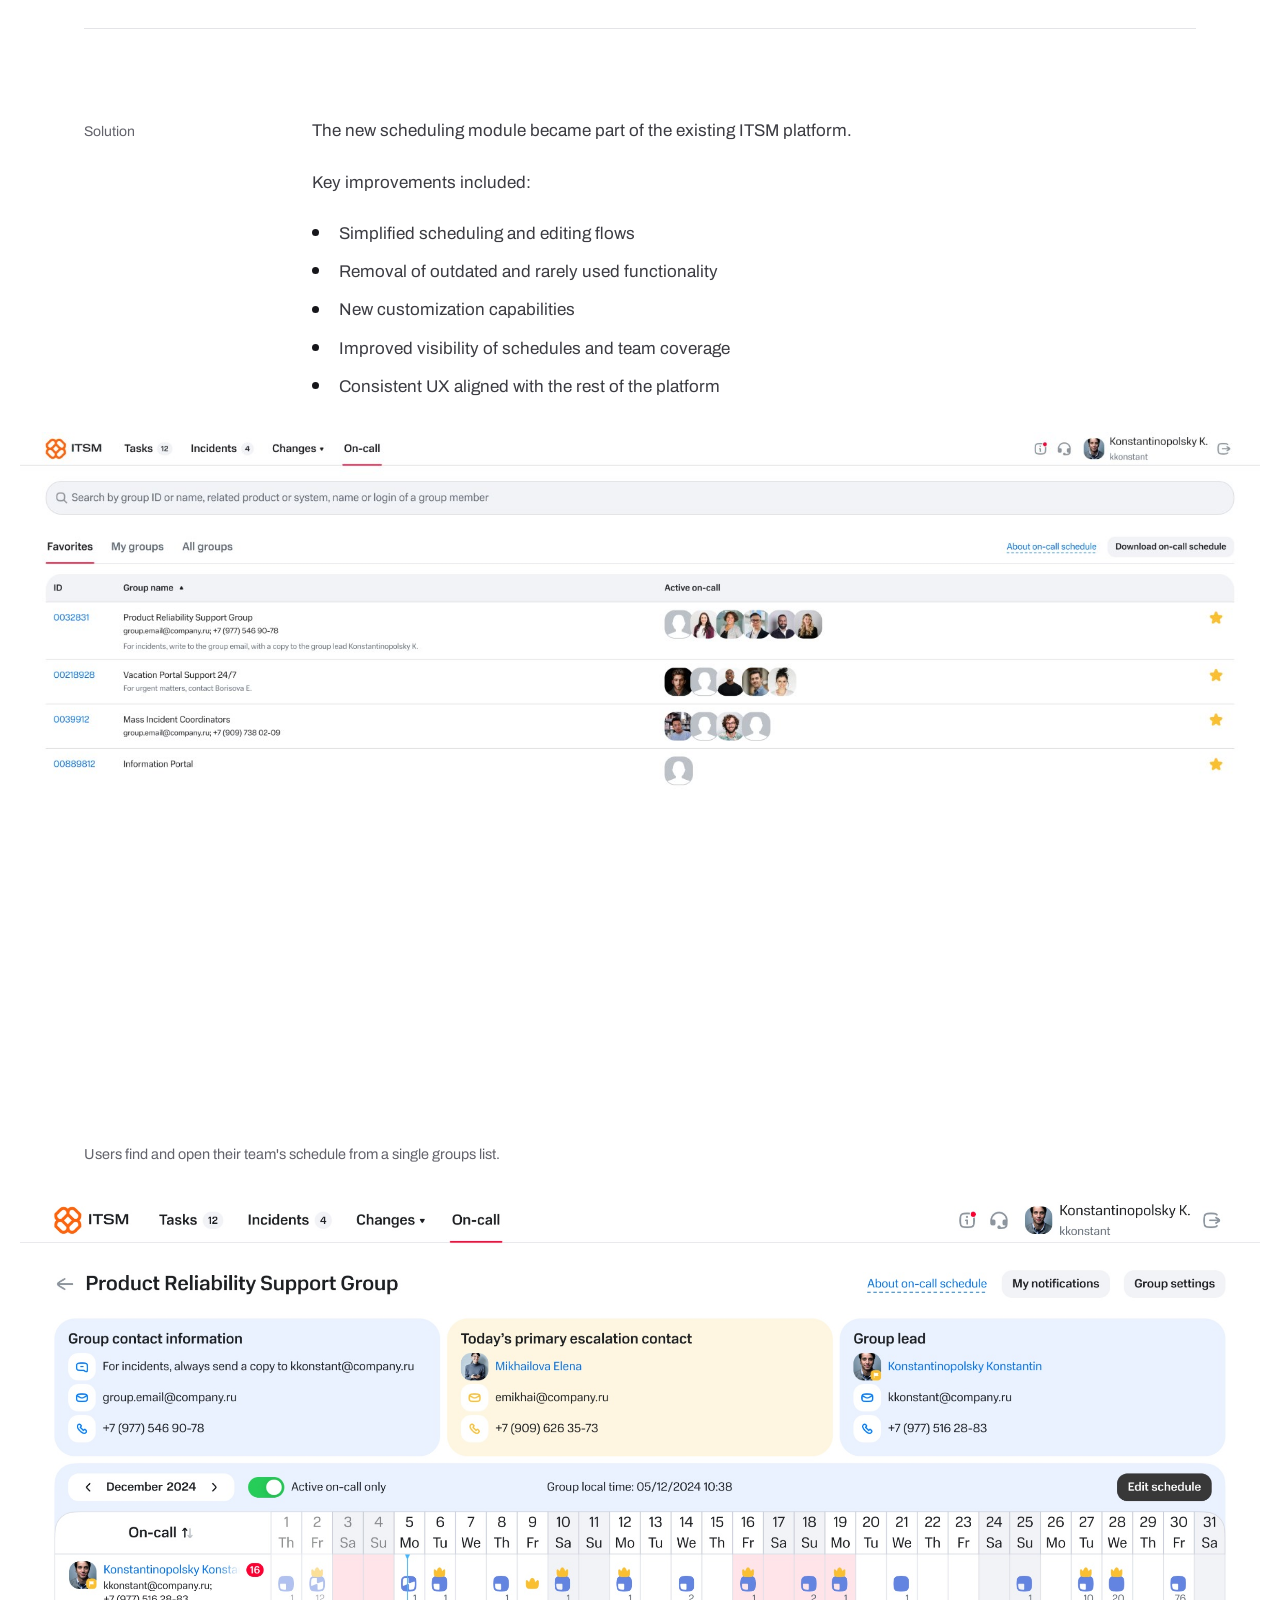
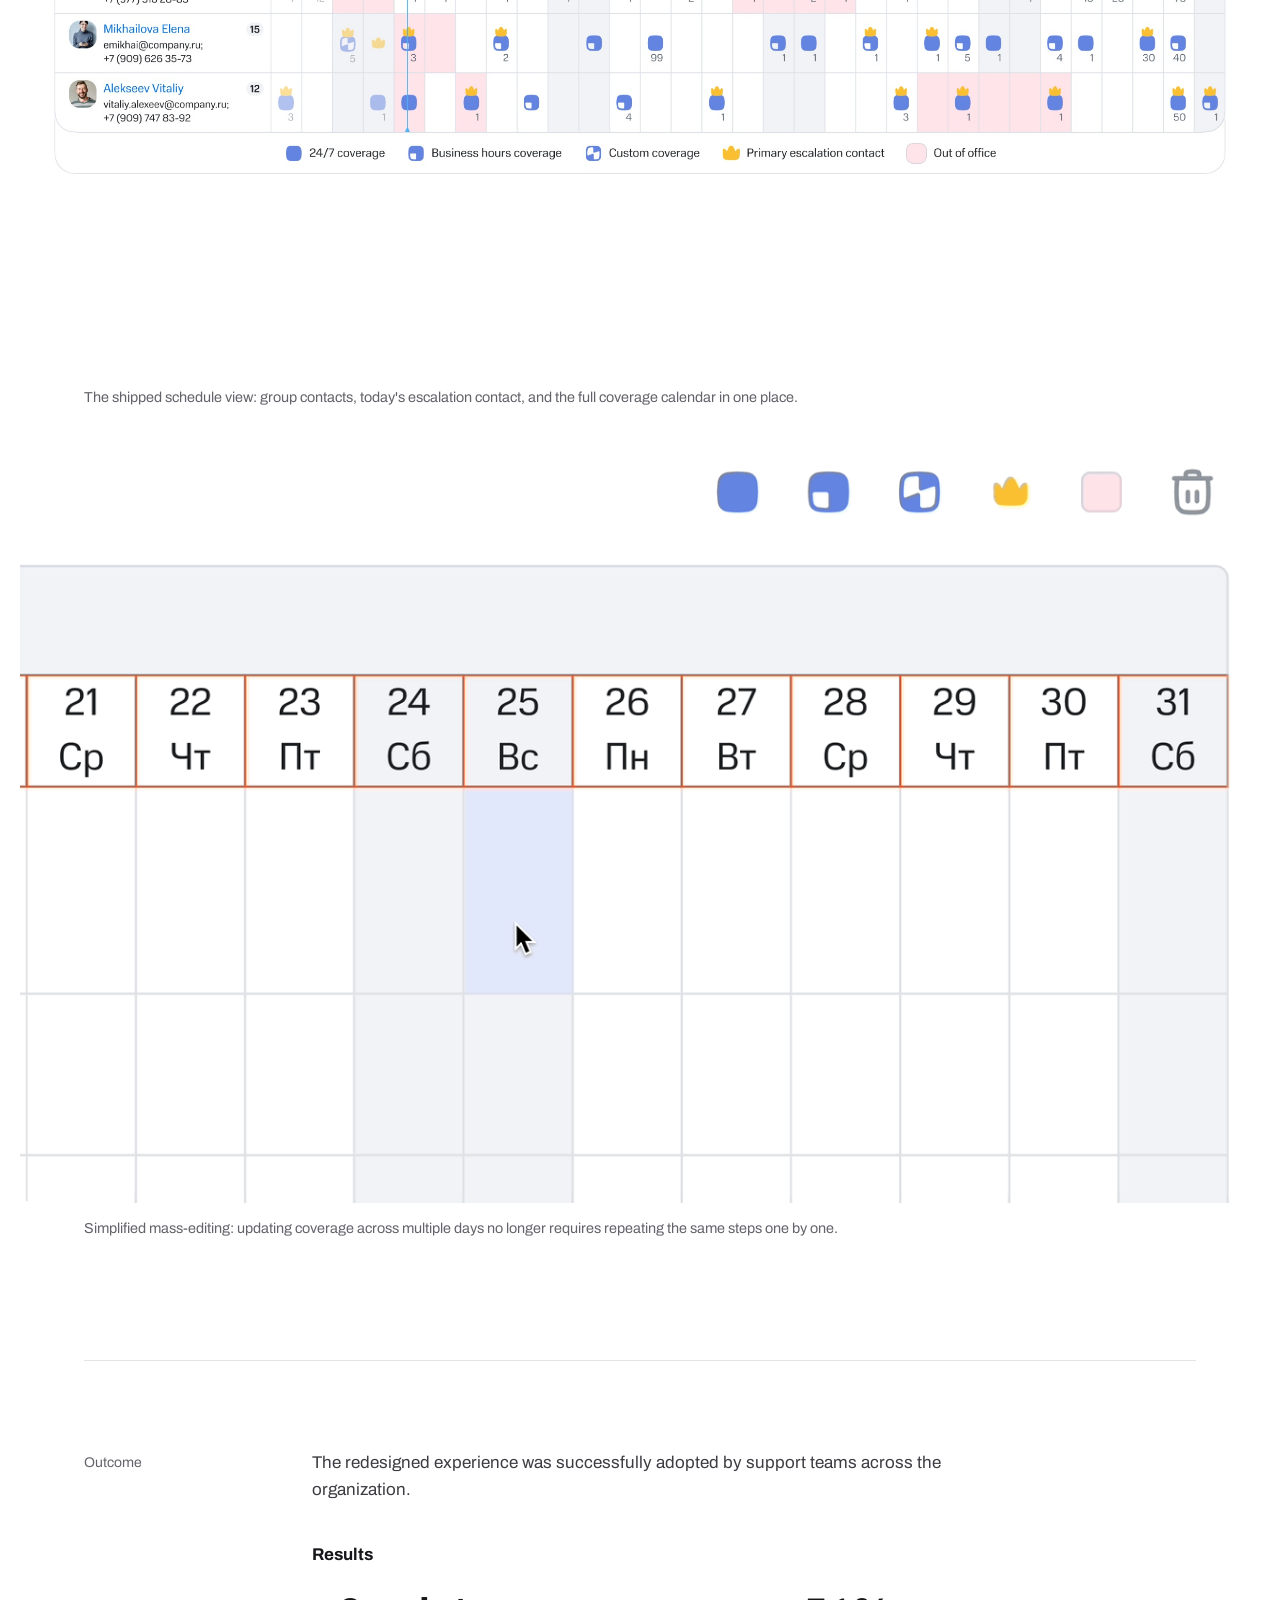
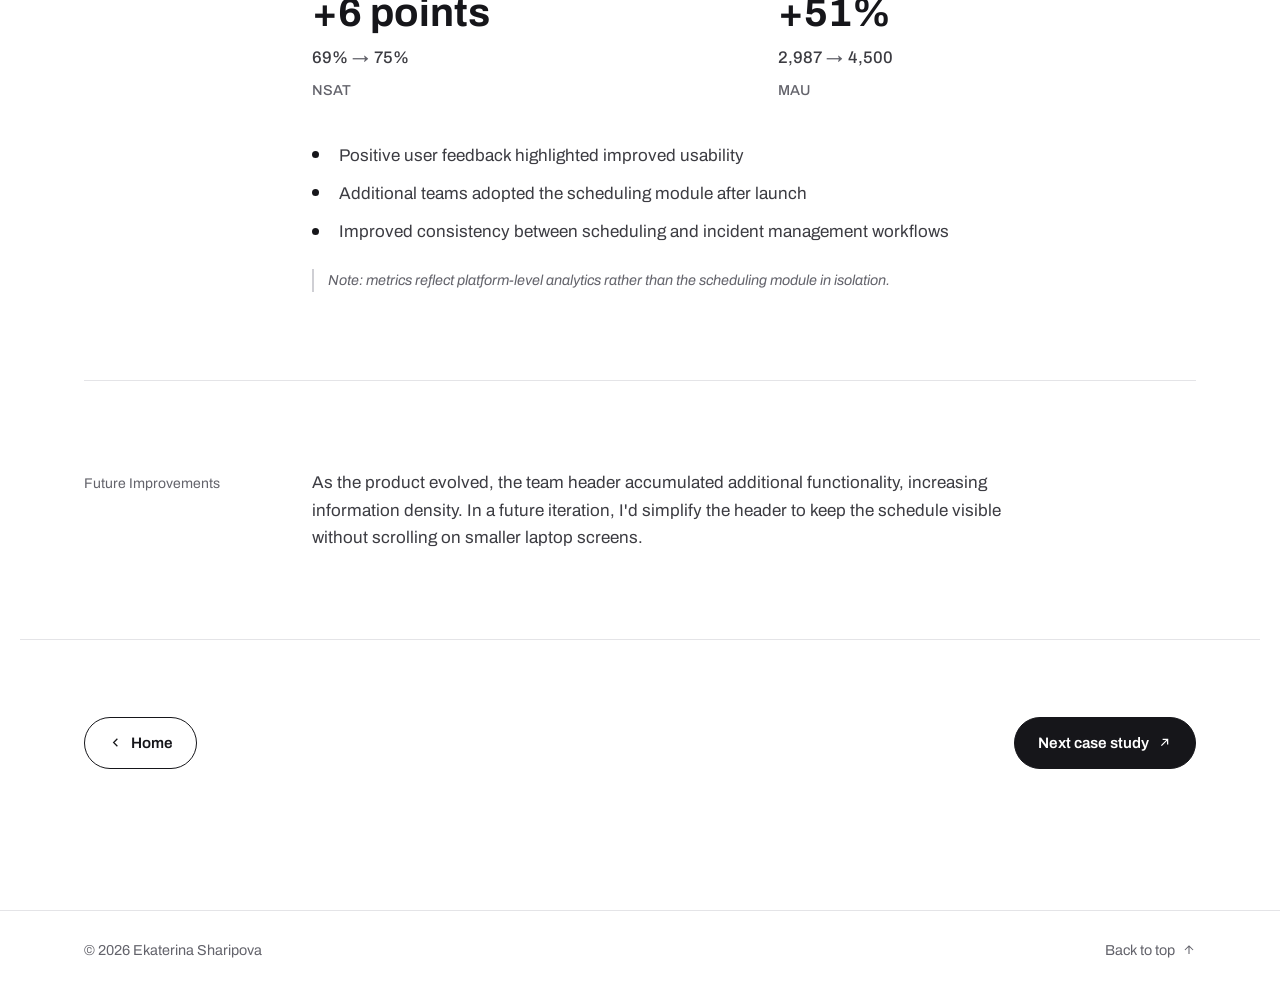
==== commit 89e752c7: "Replace the Dribbble text link with a looping marquee, match case-study breadcrumb weight to footer " ====
--- a/on-call/index.html
+++ b/on-call/index.html
@@ -16,7 +16,7 @@
 <link rel="preconnect" href="https://fonts.googleapis.com">
 <link rel="preconnect" href="https://fonts.gstatic.com" crossorigin>
 <link href="https://fonts.googleapis.com/css2?family=Archivo:wght@400;500;600;700;800&display=swap" rel="stylesheet">
-<link rel="stylesheet" href="/assets/css/style.css?v=18">
+<link rel="stylesheet" href="/assets/css/style.css?v=19">
 </head>
 <body id="top">
 <a class="skip-link" href="#main">Skip to content</a>
@@ -262,6 +262,6 @@
 <div id="site-footer"></div>
 
 <script src="/assets/js/components.js?v=3"></script>
-<script src="/assets/js/main.js?v=5"></script>
+<script src="/assets/js/main.js?v=7"></script>
 </body>
 </html>
--- a/assets/css/style.css
+++ b/assets/css/style.css
@@ -188,7 +188,7 @@
   align-items: center;
   gap: 0.5em;
   font-size: 0.9rem;
-  font-weight: 600;
+  font-weight: 400;
   color: var(--muted);
 }
 .case-back:hover { color: var(--ink); }
@@ -416,6 +416,12 @@
 @media (max-width: 560px) {
   .role-scope-grid { grid-template-columns: 1fr; }
 }
+
+/* Same fixed mobile size as the homepage's .hero-name, so the two
+   large headings read as the same typographic scale on small screens. */
+@media (max-width: 560px) {
+  .case-title { font-size: 1.75rem; }
+}
 .role-scope-grid dt { font-family: var(--font-body); font-size: 1.0625rem; font-weight: 700; color: var(--ink); }
 .role-scope-grid dd { margin-top: 0.55rem; font-family: var(--font-body); font-size: 1.0625rem; color: var(--ink-soft); }
 
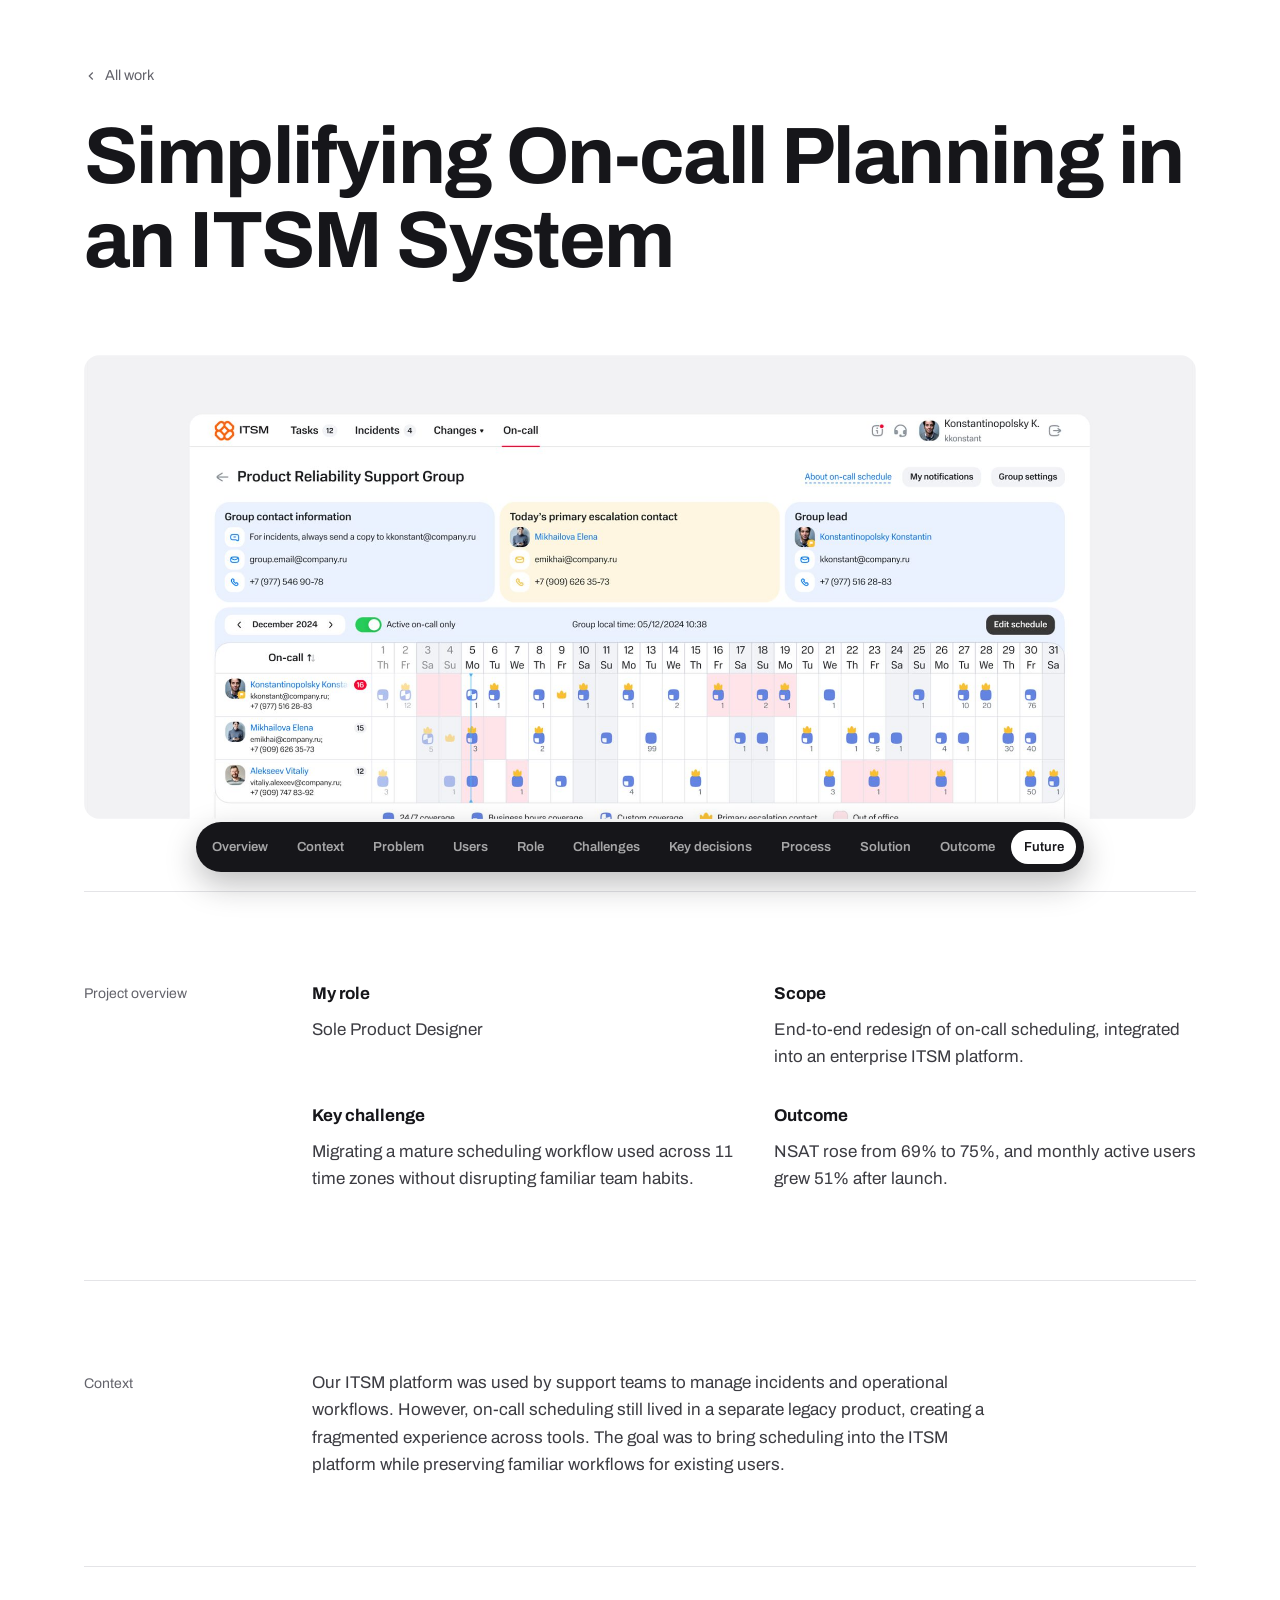
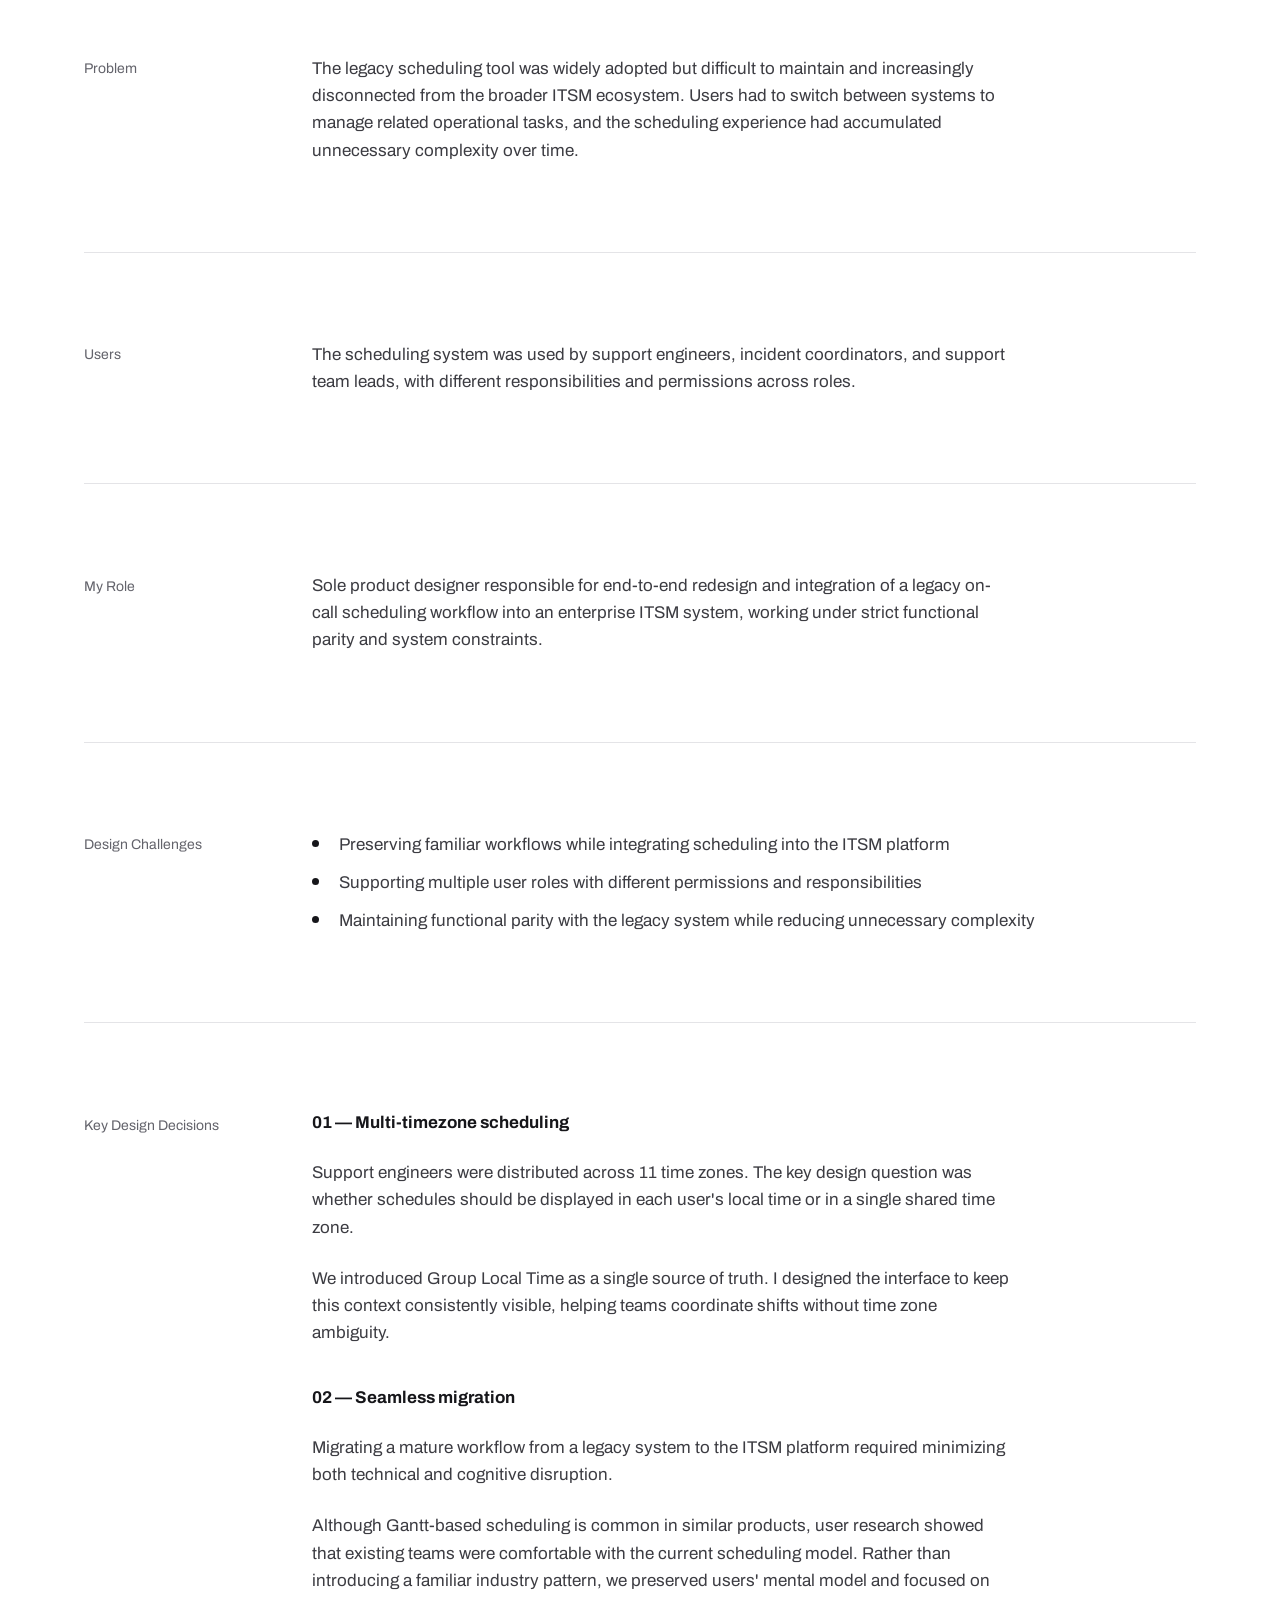
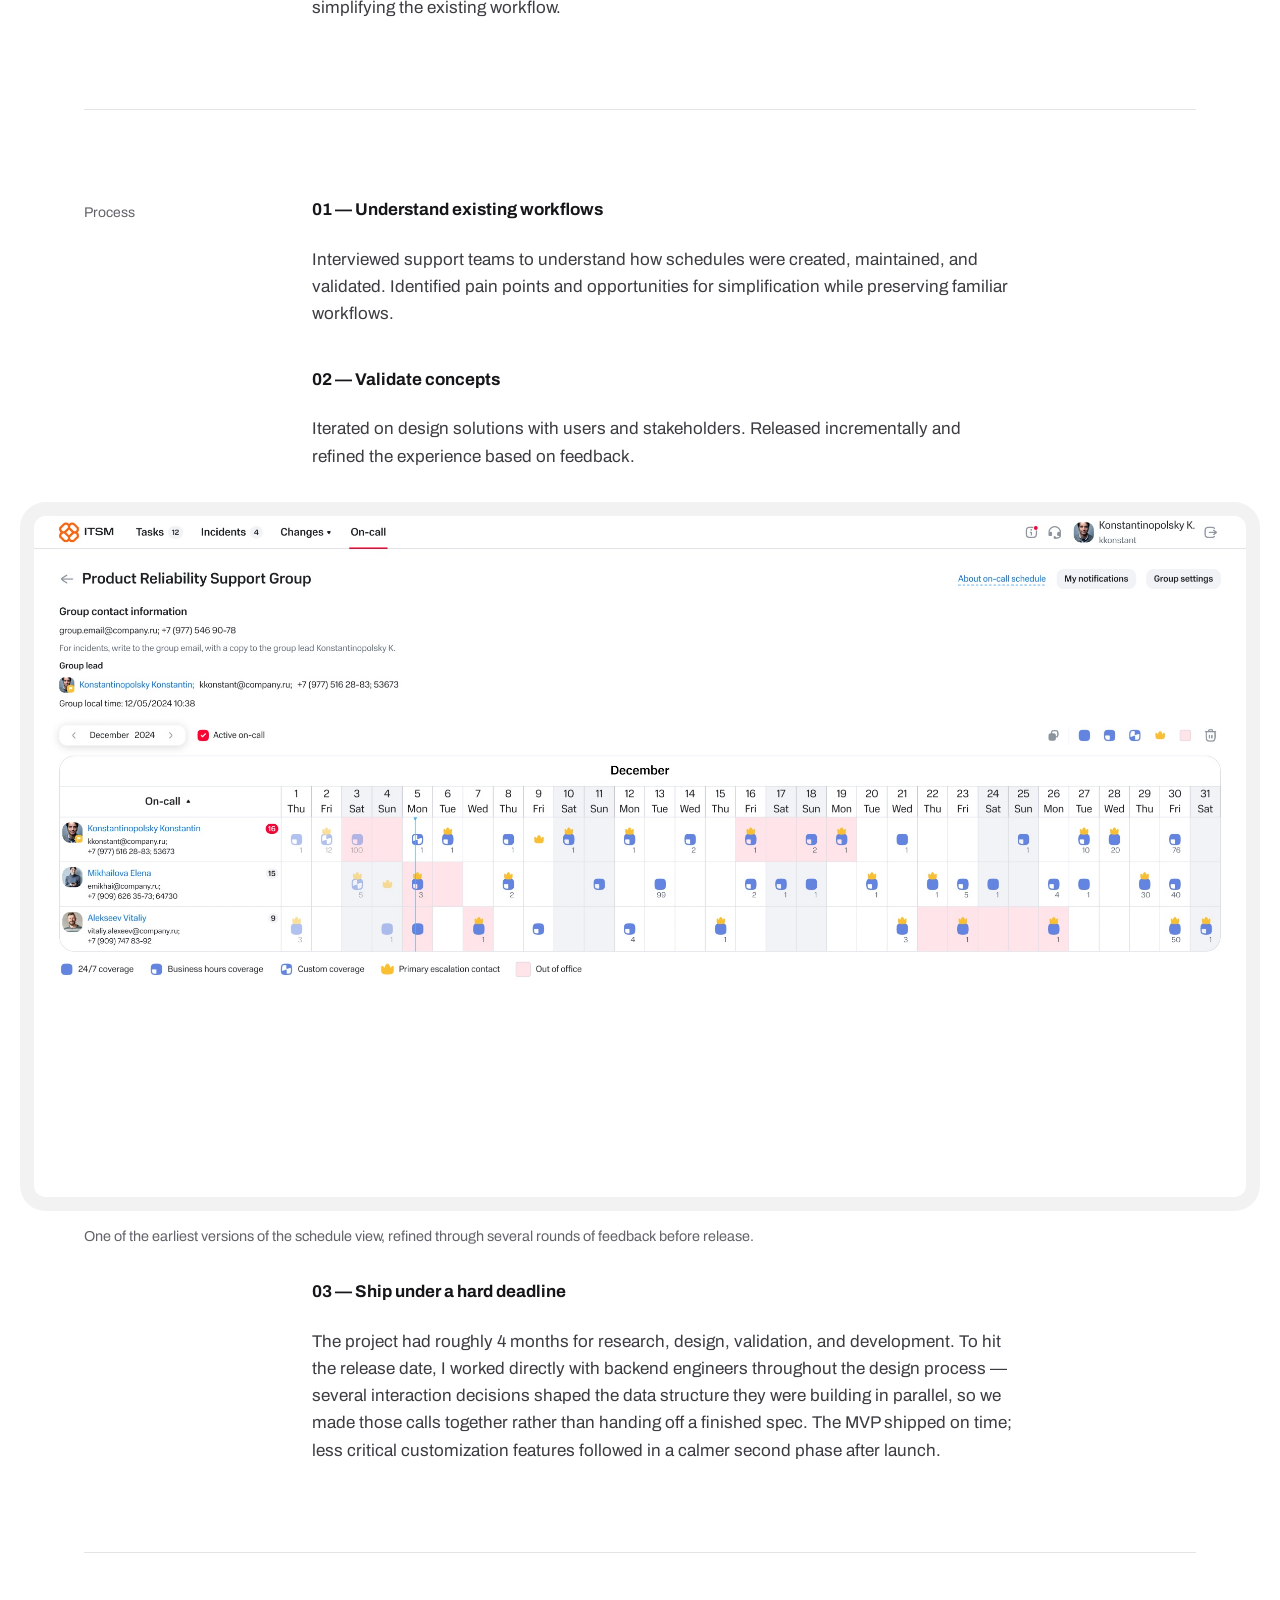
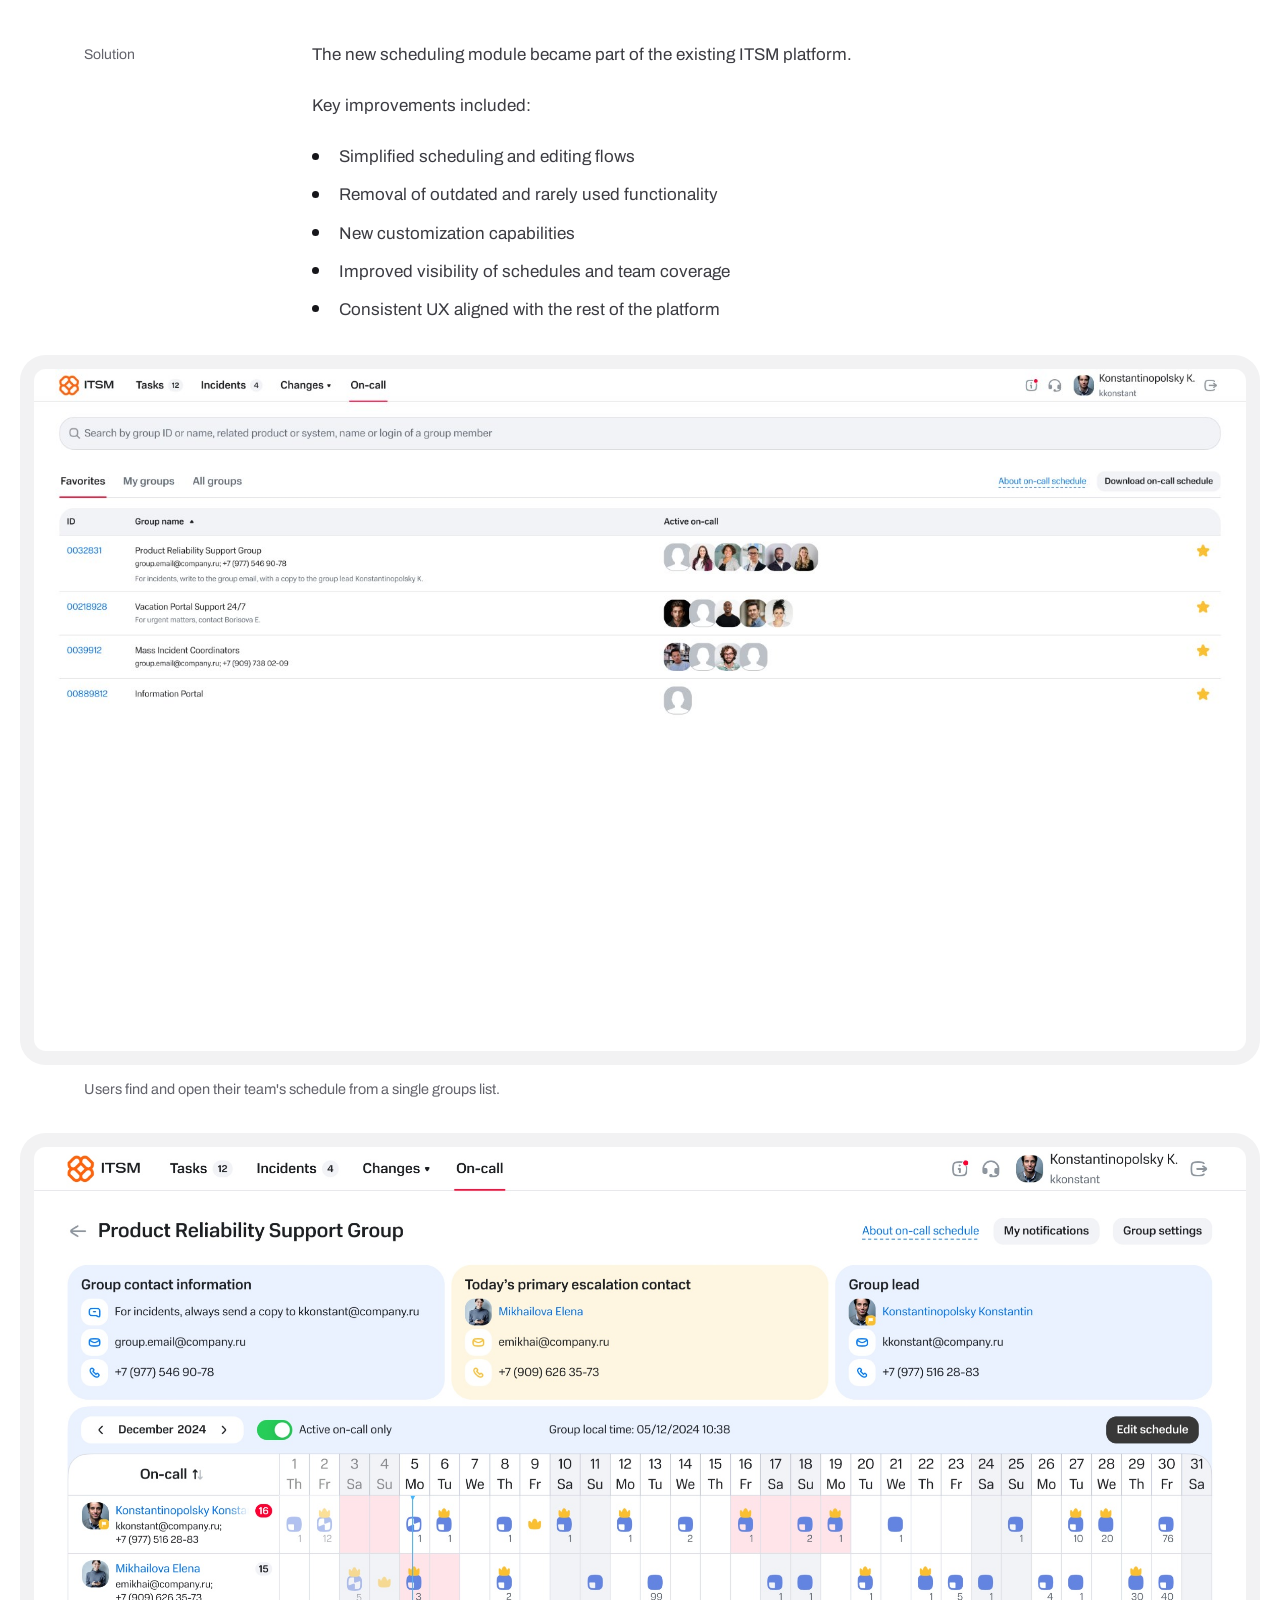
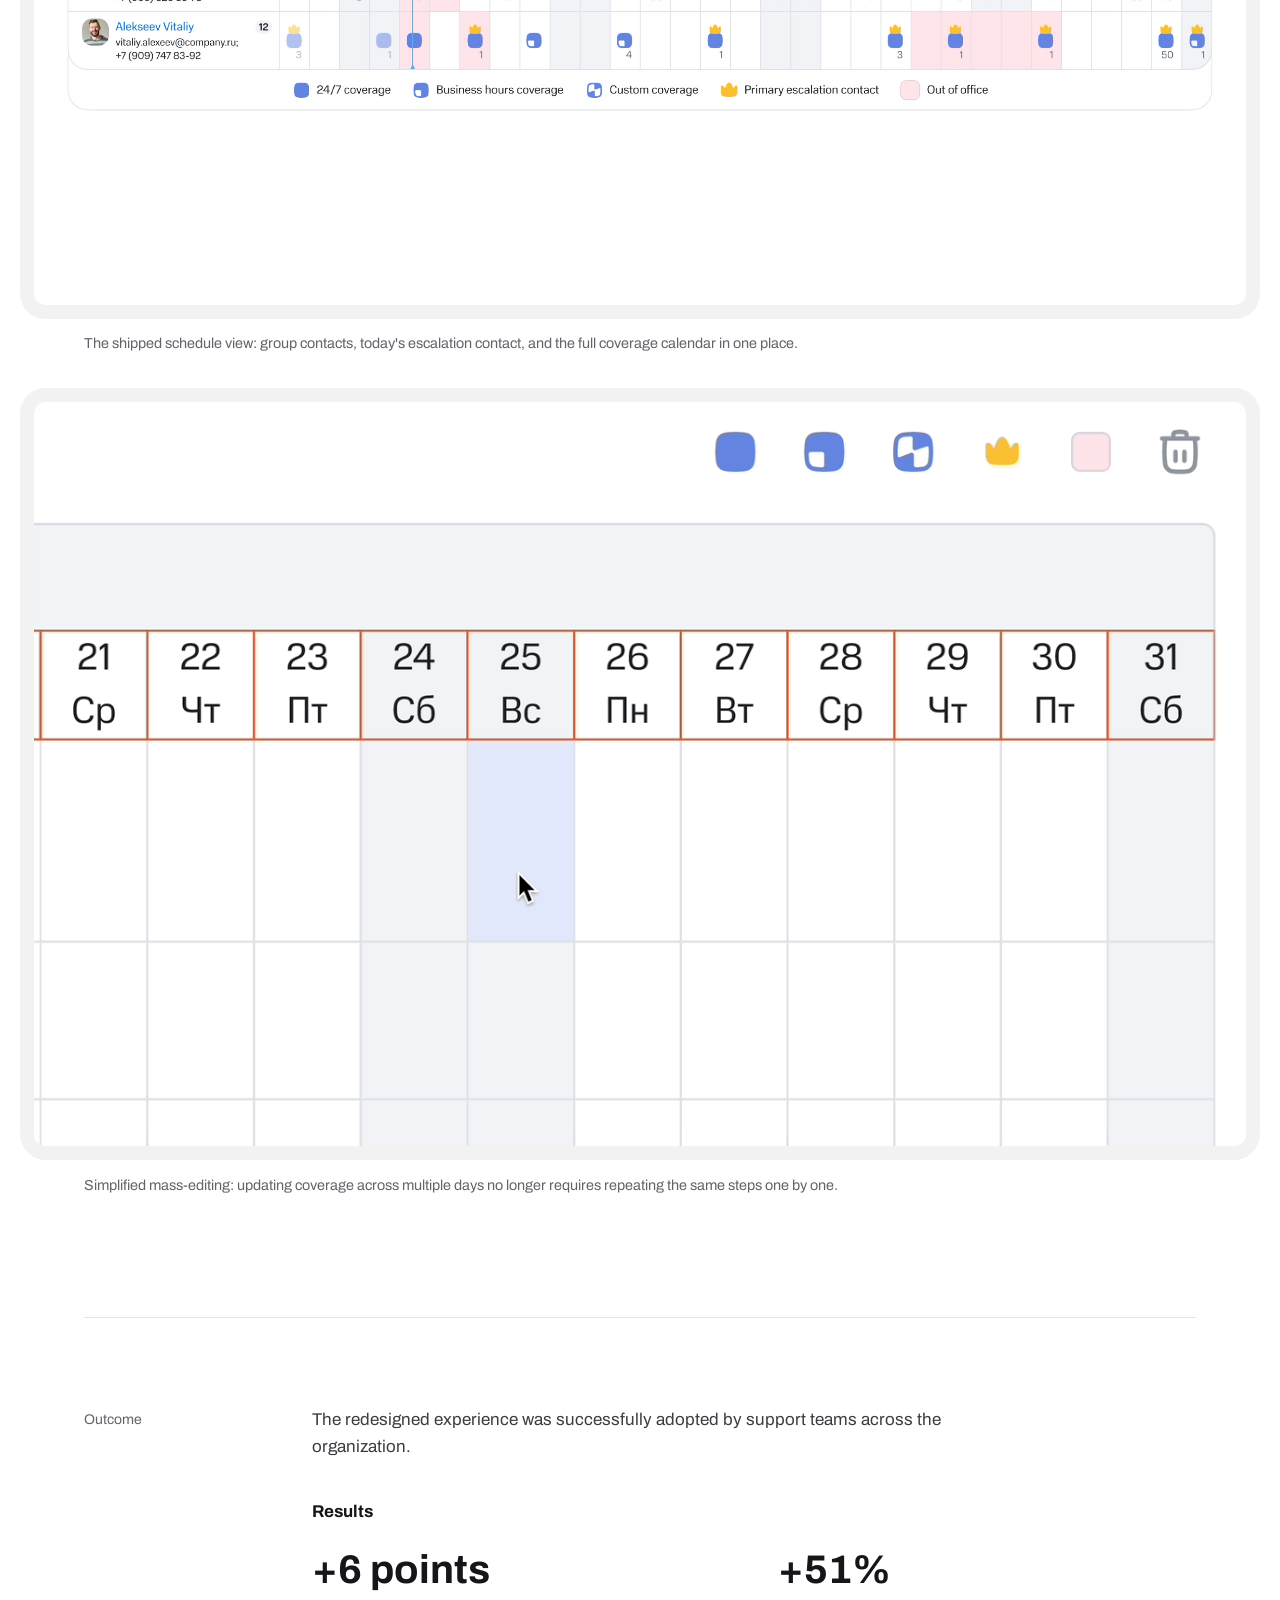
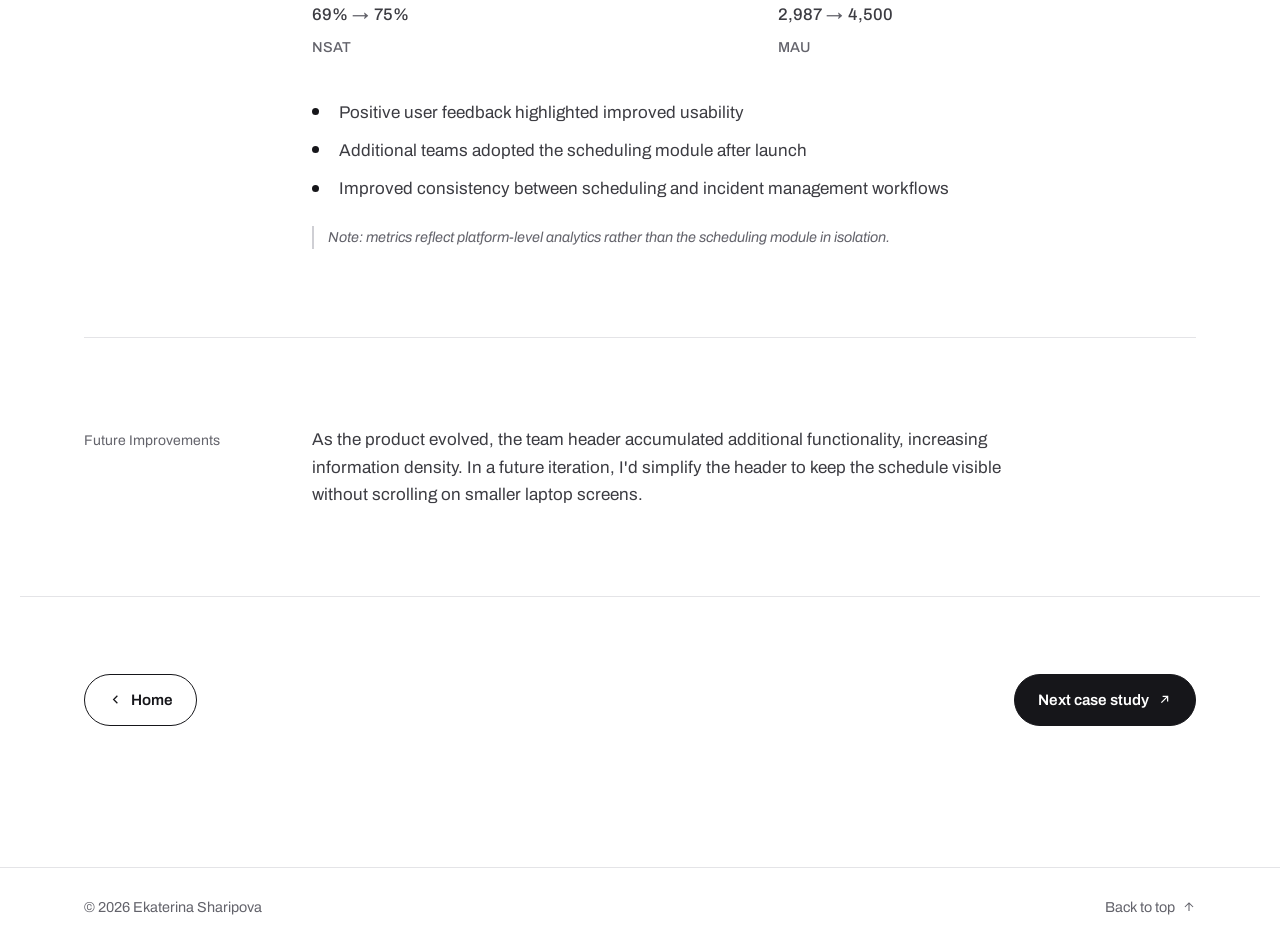
==== commit d4038bff: "Update case study cover art, fix avatar/Kaspersky tile color match, polish on-call image framing - U" ====
--- a/on-call/index.html
+++ b/on-call/index.html
@@ -9,14 +9,14 @@
 <meta property="og:type" content="article">
 <meta property="og:title" content="Simplifying On-call Planning in an ITSM System">
 <meta property="og:description" content="Redesigned the on-call planning flow in a 4-month sprint — keeping the calendar view teams already relied on and simplifying everything around it.">
-<meta property="og:image" content="/assets/img/case1-cover-desktop.jpg">
+<meta property="og:image" content="/assets/img/case1-cover-desktop.jpg?v=2">
 <meta name="twitter:card" content="summary_large_image">
 
 <link rel="icon" href="/favicon.png" type="image/png">
 <link rel="preconnect" href="https://fonts.googleapis.com">
 <link rel="preconnect" href="https://fonts.gstatic.com" crossorigin>
 <link href="https://fonts.googleapis.com/css2?family=Archivo:wght@400;500;600;700;800&display=swap" rel="stylesheet">
-<link rel="stylesheet" href="/assets/css/style.css?v=19">
+<link rel="stylesheet" href="/assets/css/style.css?v=30">
 </head>
 <body id="top">
 <a class="skip-link" href="#main">Skip to content</a>
@@ -48,7 +48,7 @@
     <h1 class="case-title reveal">Simplifying On-call Planning in an ITSM System</h1>
 
     <figure class="case-cover reveal">
-      <img src="/assets/img/case1-cover-desktop.jpg" alt="On-call scheduling in the ITSM platform: a support-group list and a monthly coverage calendar with per-person shift assignments, shown across tablet and laptop screens." width="1600" height="672">
+      <img src="/assets/img/case1-cover-desktop.jpg?v=2" alt="On-call scheduling in the ITSM platform: a support-group list and a monthly coverage calendar with per-person shift assignments, shown across tablet and laptop screens." width="2160" height="900">
     </figure>
   </div>
 
@@ -157,7 +157,7 @@
           </div>
         </div>
 
-        <figure class="figure figure-full reveal">
+        <figure class="figure figure-framed reveal">
           <img src="/assets/img/case1-group-local-time.jpg" alt="An early version of the on-call schedule for the Product Reliability Support Group, with Group local time displayed above a December coverage calendar." width="2400" height="1350" loading="lazy">
           <figcaption>One of the earliest versions of the schedule view, refined through several rounds of feedback before release.</figcaption>
         </figure>
@@ -187,17 +187,17 @@
           </div>
         </div>
 
-        <figure class="figure figure-full reveal">
+        <figure class="figure figure-framed reveal">
           <img src="/assets/img/case1-group-list.jpg" alt="On-call groups list in the ITSM platform, showing group IDs, contact information, and each group's currently active on-call members." width="1800" height="1012" loading="lazy">
           <figcaption>Users find and open their team's schedule from a single groups list.</figcaption>
         </figure>
 
-        <figure class="figure figure-full reveal">
+        <figure class="figure figure-framed reveal">
           <img src="/assets/img/case1-group-final.jpg" alt="Final on-call schedule view for the Product Reliability Support Group, with group contact information, today's primary escalation contact, group lead, an active-on-call filter, and an editable coverage calendar." width="2400" height="1500" loading="lazy">
           <figcaption>The shipped schedule view: group contacts, today's escalation contact, and the full coverage calendar in one place.</figcaption>
         </figure>
 
-        <figure class="figure figure-full reveal">
+        <figure class="figure figure-framed reveal">
           <img src="/assets/img/case1-mass-editing.gif" alt="Demonstration of the simplified mass-editing flow for updating multiple on-call shifts at once." width="1302" height="800" loading="lazy">
           <figcaption>Simplified mass-editing: updating coverage across multiple days no longer requires repeating the same steps one by one.</figcaption>
         </figure>
--- a/assets/css/style.css
+++ b/assets/css/style.css
@@ -22,6 +22,7 @@
   --muted: #63636b;
   --paper: #ffffff;
   --paper-alt: #f5f5f6;
+  --panel: #f2f2f3; /* same tone as edgy.css's --panel — Kaspersky tile, avatar hover backdrop */
   --line: #e4e4e7;
   --line-strong: #cfcfd4;
   --focus: var(--ink);
@@ -201,15 +202,12 @@
   font-weight: 700;
   letter-spacing: -0.02em;
   line-height: 1.05;
-  max-width: 18ch;
 }
 .case-cover {
   margin-top: clamp(2.5rem, 6vw, 4.5rem);
   border-radius: 16px;
   overflow: hidden;
   background: var(--paper-alt);
-  border: 1px solid var(--line);
-  box-shadow: 0 1px 3px rgba(20, 20, 20, 0.05);
 }
 .case-cover img { width: 100%; }
 .case-cover.is-single {
@@ -336,13 +334,34 @@
   margin-inline: auto;
 }
 .figure-full img { border-radius: 14px; border: none; box-shadow: none; }
+
+/* Framed — thin --panel-colored mat hugging the image only, not the caption.
+   Bleeds full-bleed like .figure-full so the image is as wide as possible;
+   the mat is a thin padding on the img itself rather than the whole figure. */
+.figure-framed {
+  margin-inline: calc(var(--gutter) * -1);
+}
+.figure-framed img {
+  box-sizing: border-box;
+  background: var(--panel);
+  padding: clamp(6px, 1.2vw, 14px);
+  /* A vw-based clamp, not a % radius: percentage border-radius computes the
+     horizontal and vertical curve separately from the element's own width vs
+     height, so on a wide, non-square image (e.g. 16:9-ish screenshots) it
+     draws an egg-shaped corner, not a circular one — that's what read as
+     "smeared" / "not fitting". vw applies the same radius on both axes (a
+     true circular curve) while still scaling with viewport width. */
+  border-radius: clamp(10px, 2vw, 28px);
+  border: none;
+  box-shadow: none;
+}
 .figure figcaption {
   margin-top: 0.85rem;
   font-size: var(--fs-small);
   color: var(--muted);
   padding-inline: 0;
 }
-.figure-full figcaption { padding-inline: var(--gutter); }
+.figure-full figcaption, .figure-framed figcaption { padding-inline: var(--gutter); }
 
 .case-cover img,
 .case-content figure img {
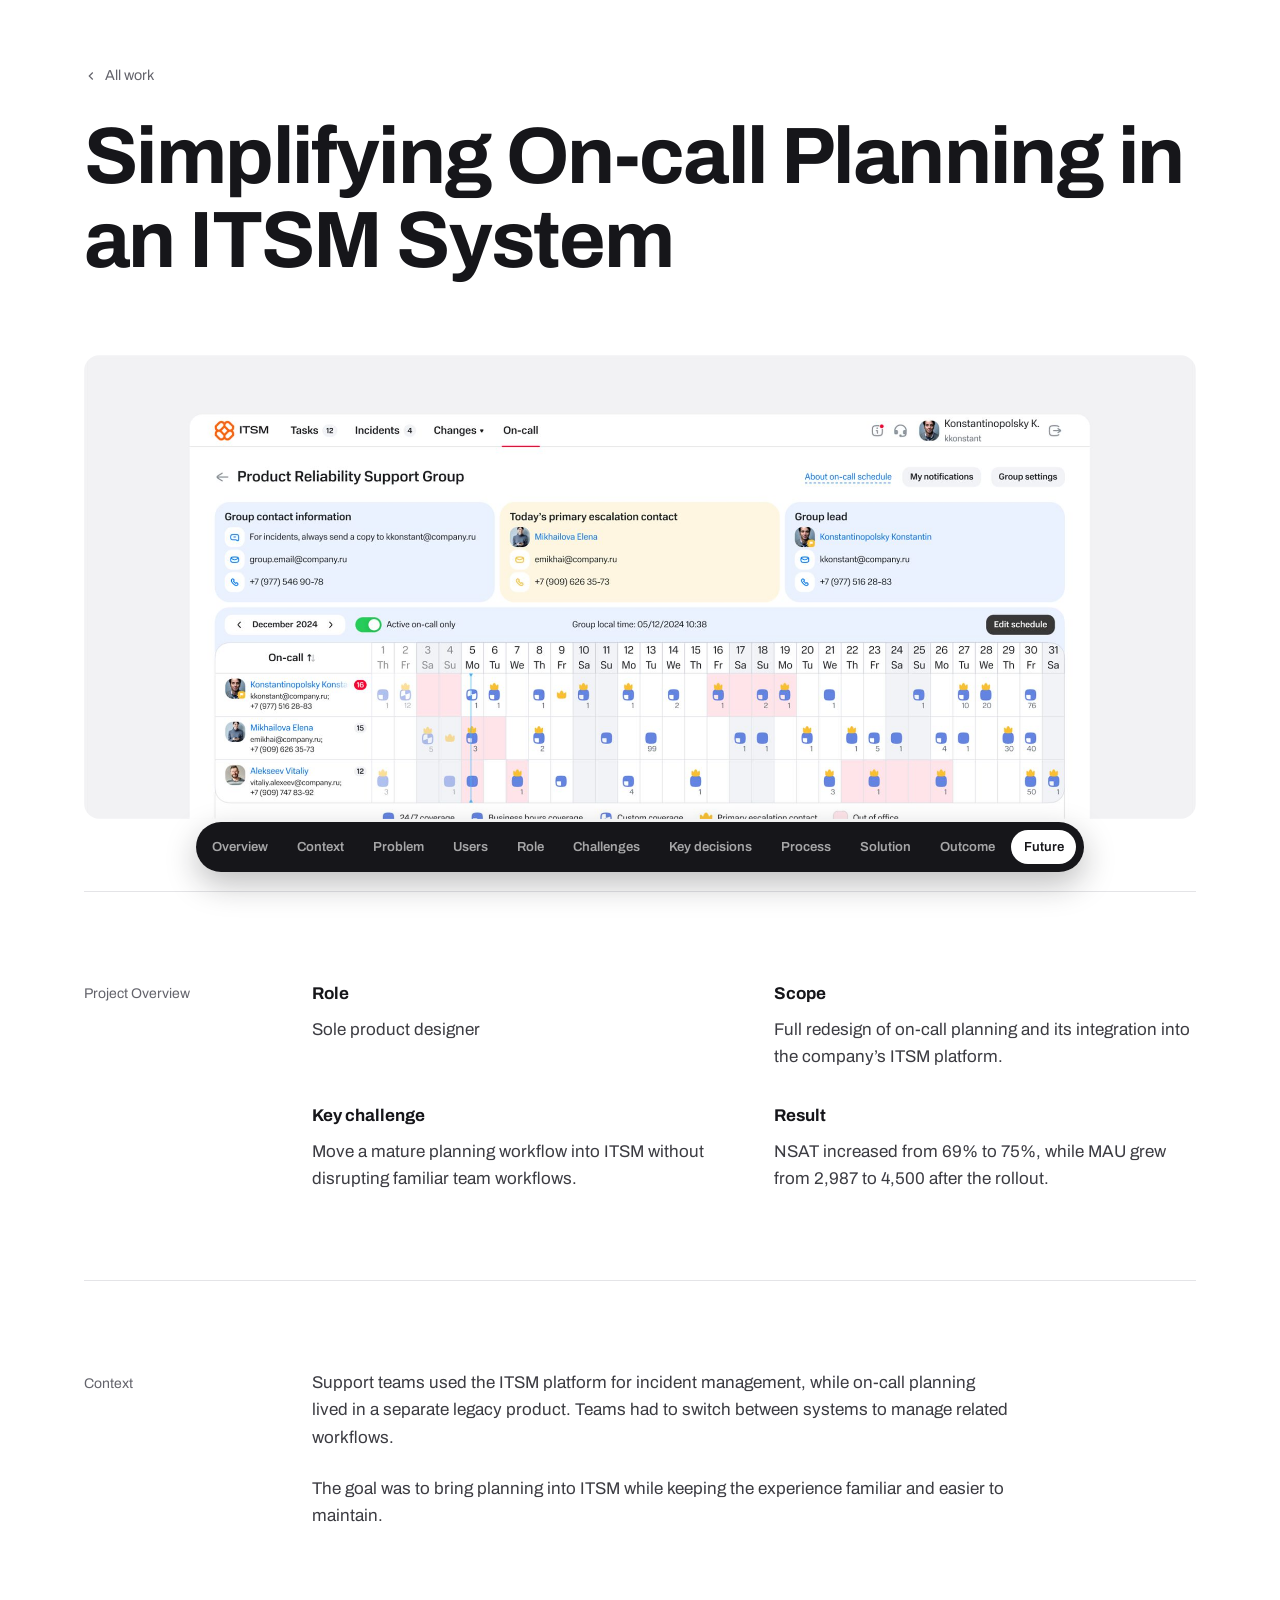
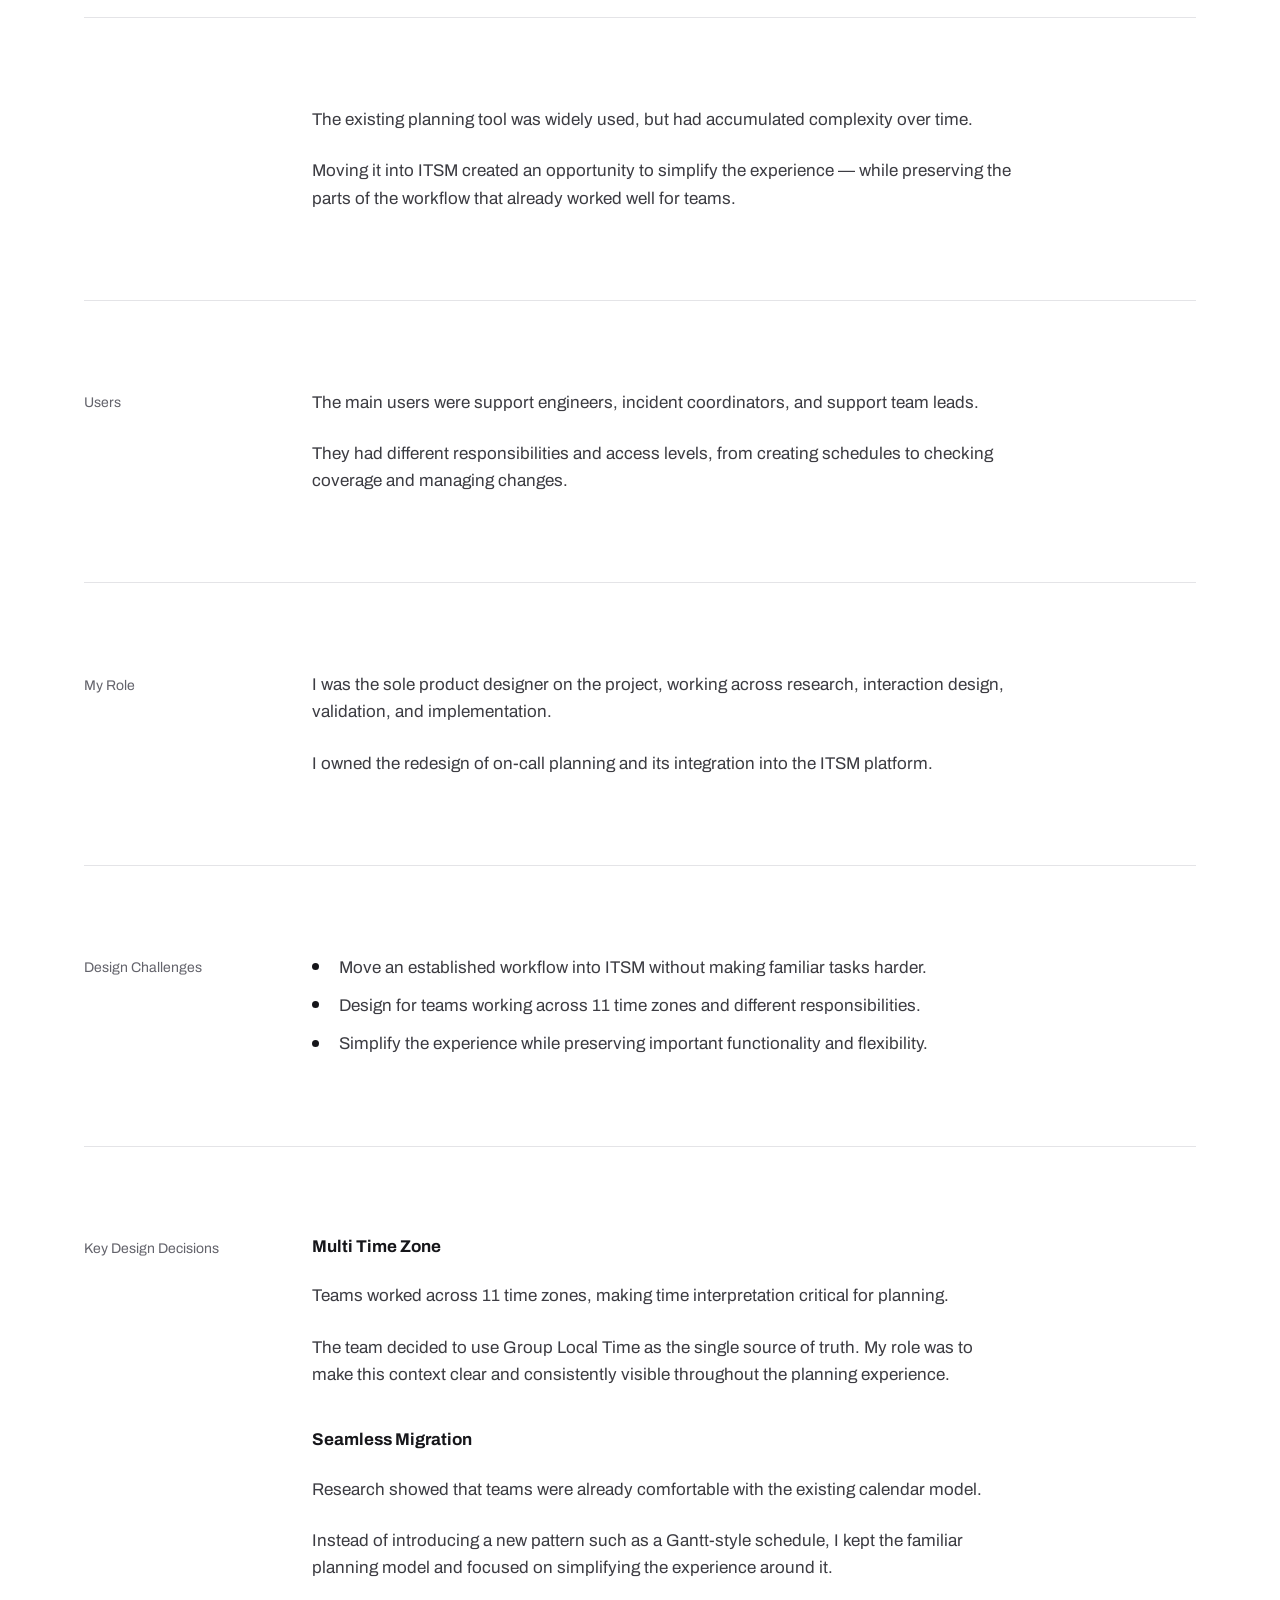
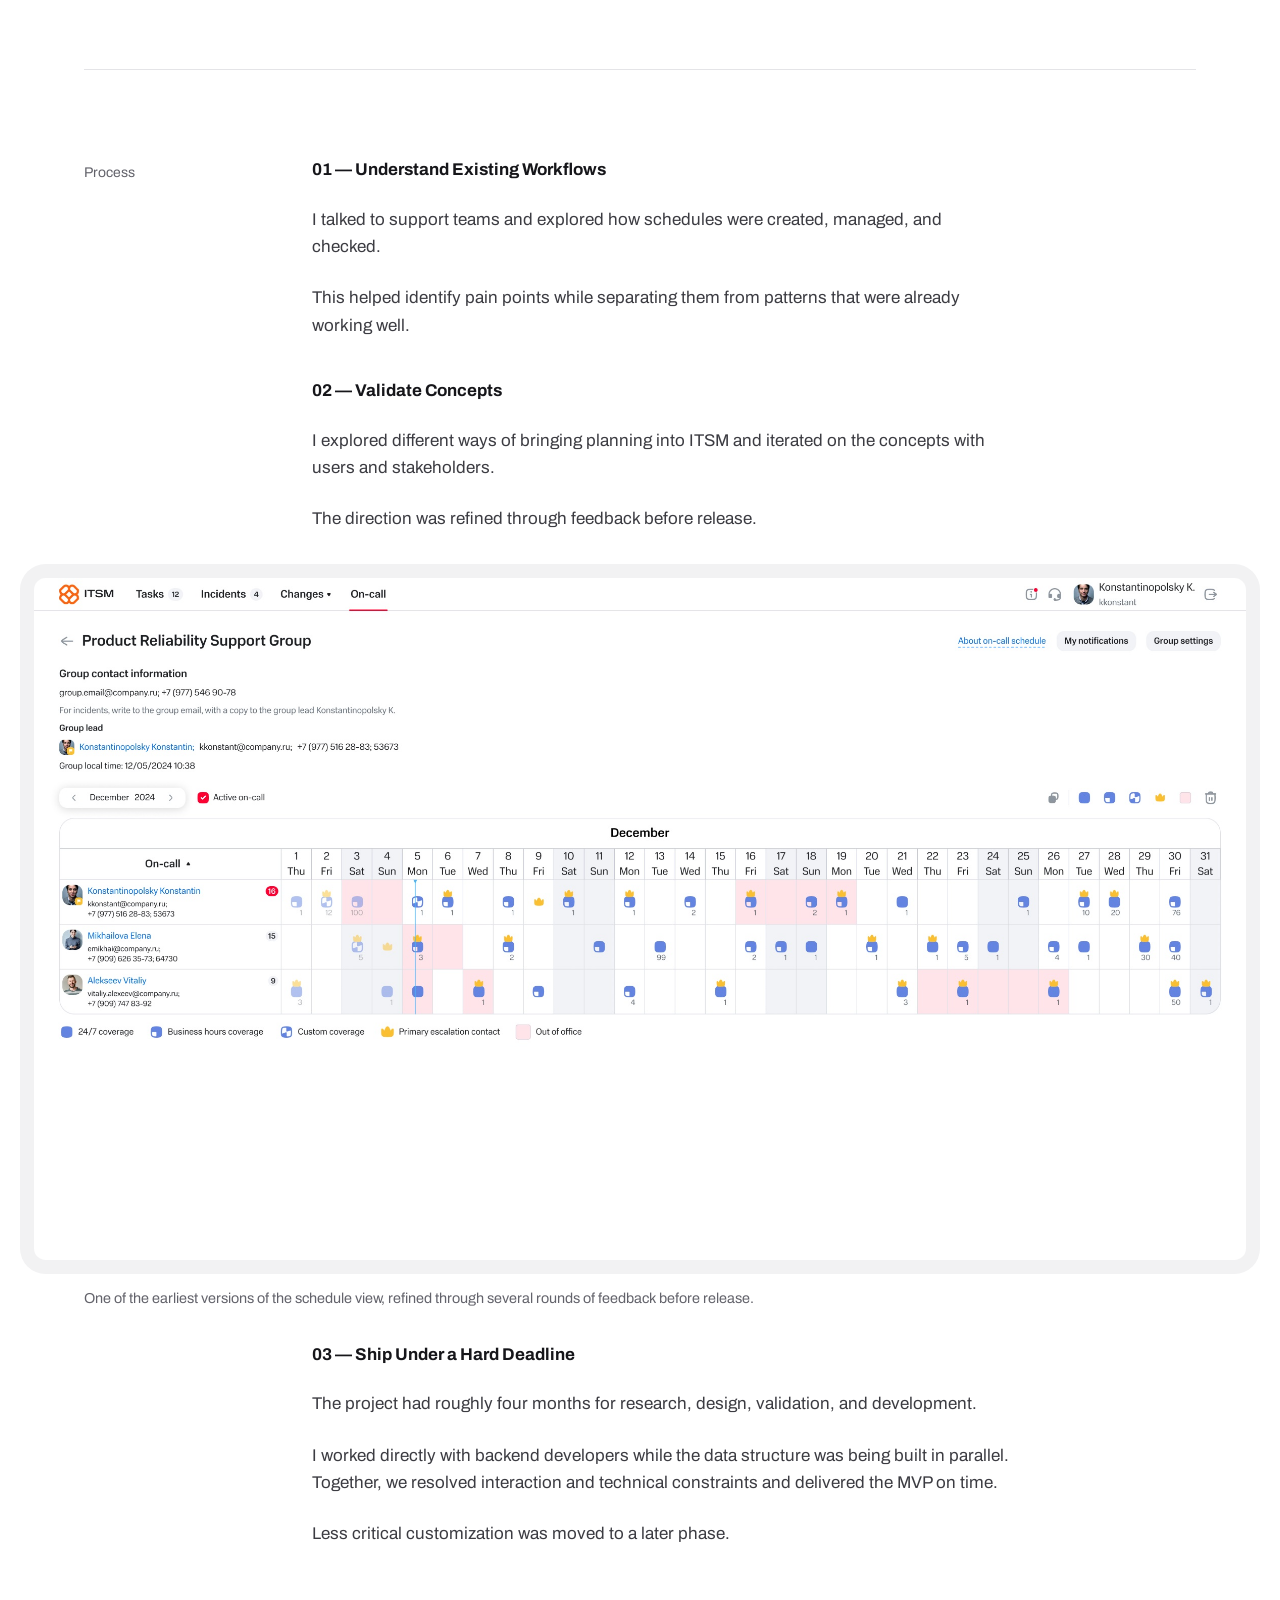
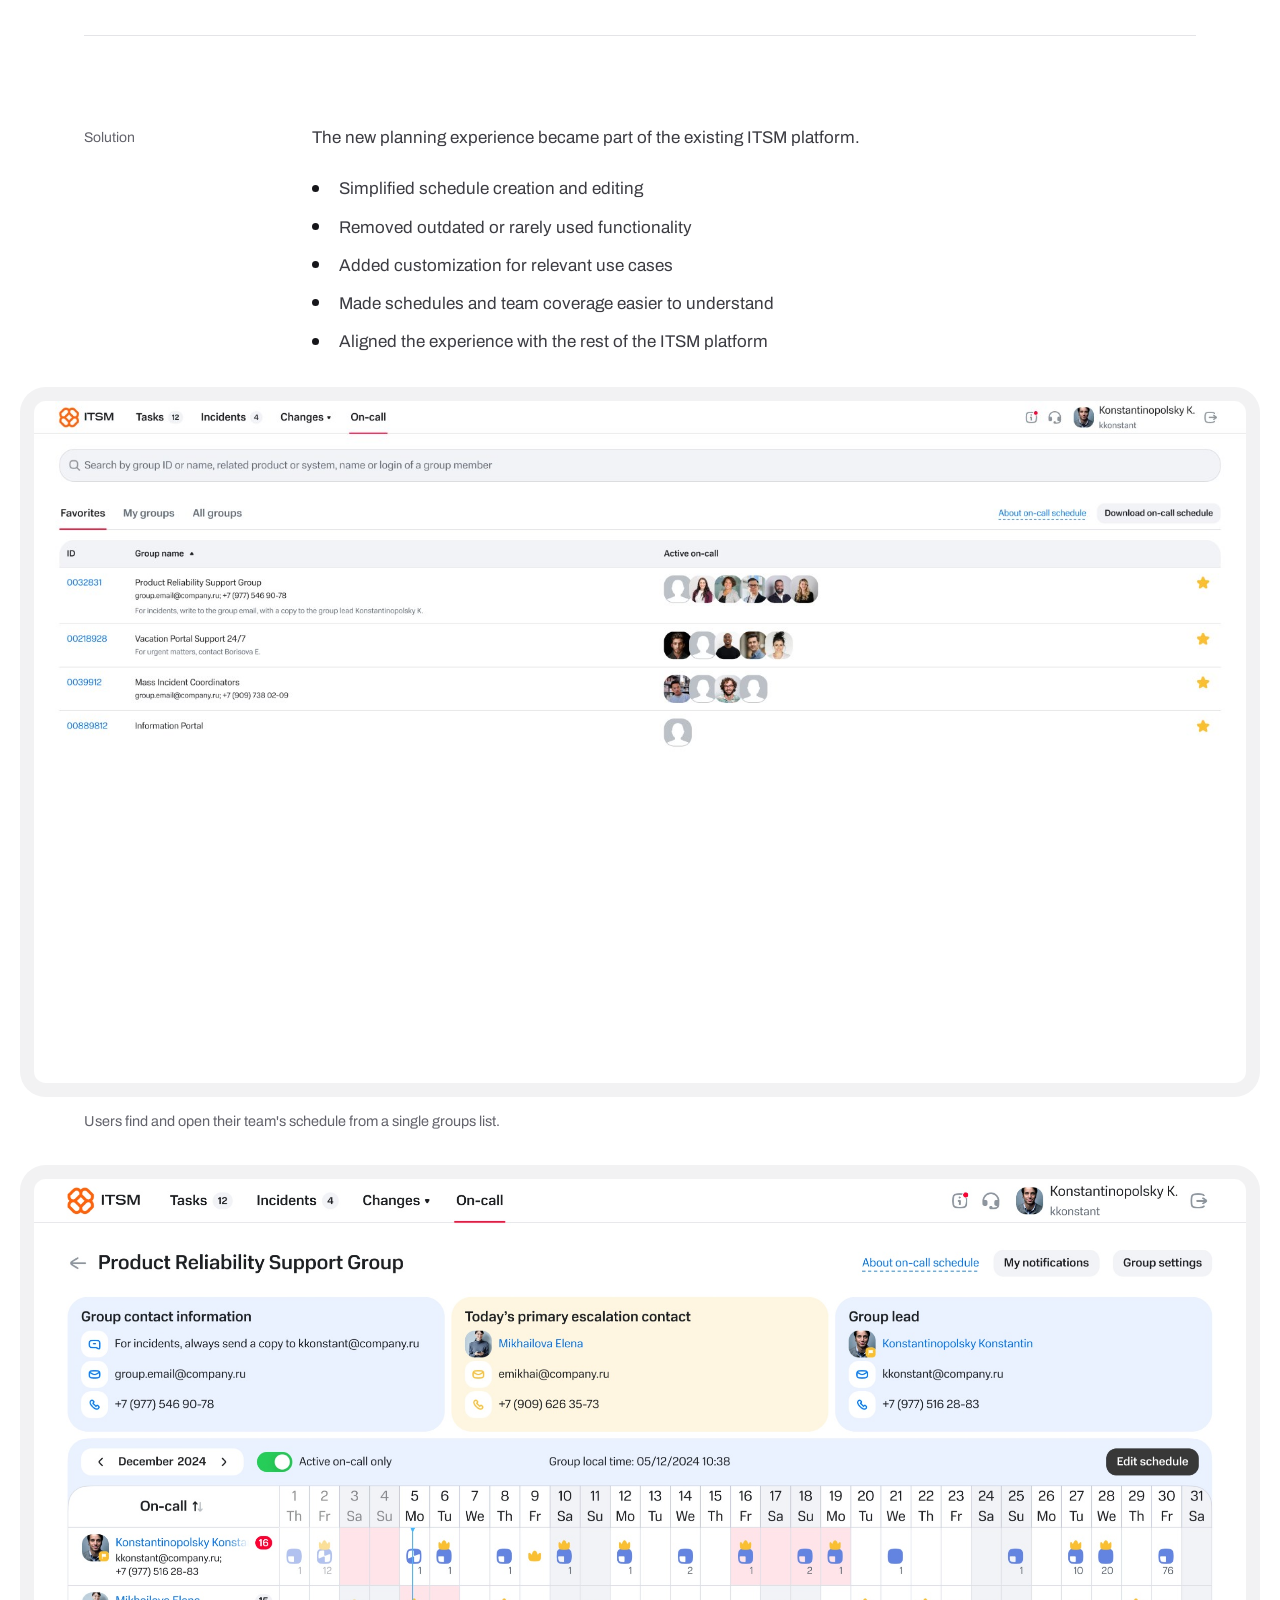
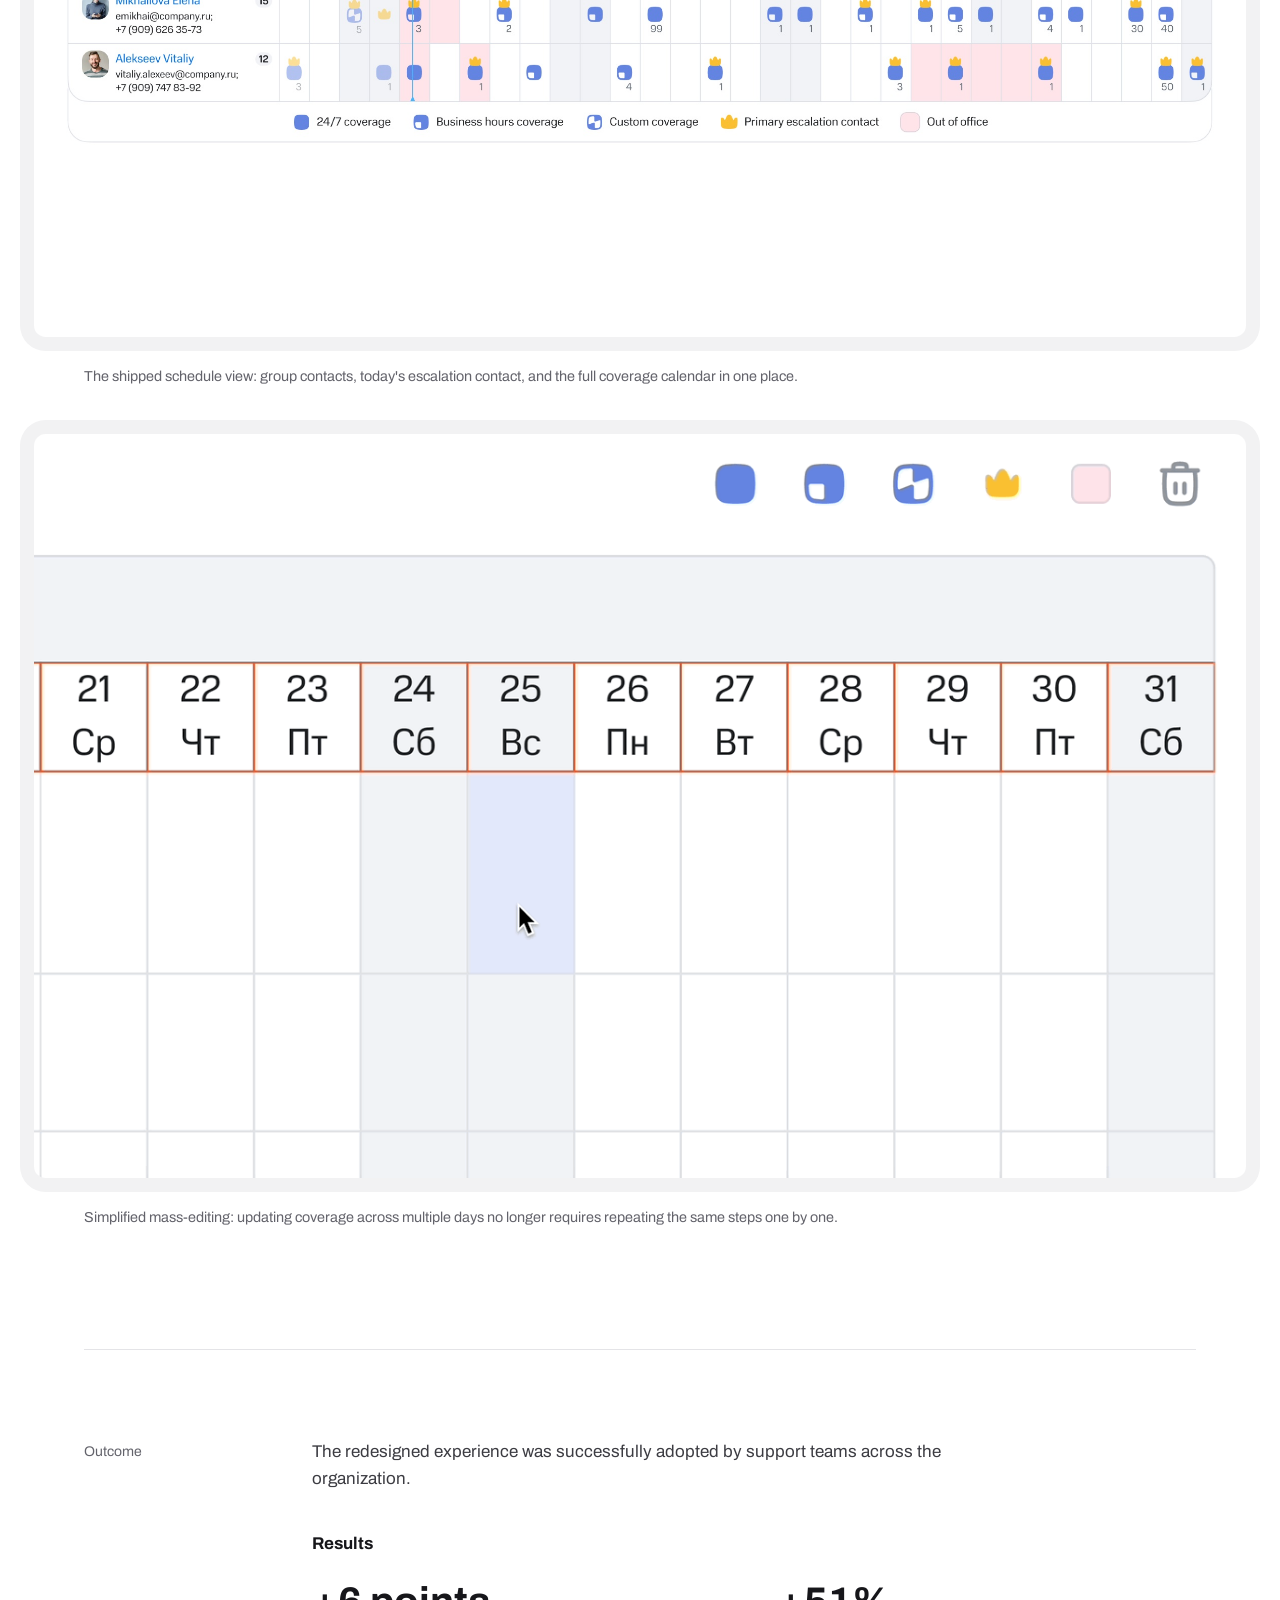
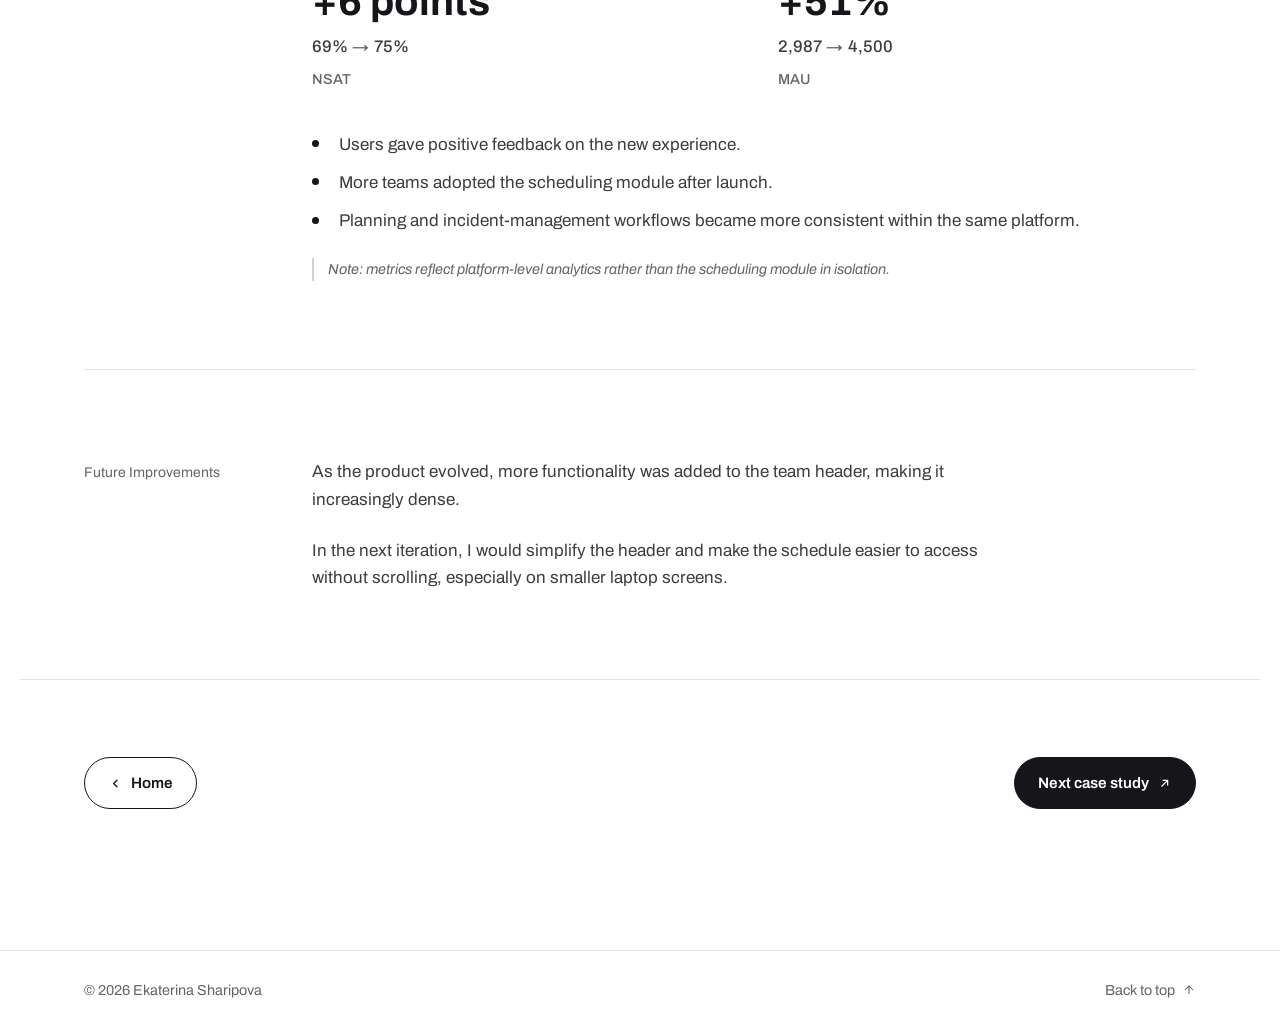
==== commit 31b375af: "Add Russian version and rewrite EN copy - New /ru/ pages (home + both case studies) in Inter Tight, " ====
--- a/on-call/index.html
+++ b/on-call/index.html
@@ -8,15 +8,19 @@
 
 <meta property="og:type" content="article">
 <meta property="og:title" content="Simplifying On-call Planning in an ITSM System">
-<meta property="og:description" content="Redesigned the on-call planning flow in a 4-month sprint — keeping the calendar view teams already relied on and simplifying everything around it.">
+<meta property="og:description" content="Research showed that teams were already comfortable with their familiar planning model. Instead of replacing it with a new pattern, I explored what actually needed to change and simplified the experience around it.">
 <meta property="og:image" content="/assets/img/case1-cover-desktop.jpg?v=2">
 <meta name="twitter:card" content="summary_large_image">
+
+<link rel="alternate" hreflang="en" href="https://sh-catherina.github.io/on-call/">
+<link rel="alternate" hreflang="ru" href="https://sh-catherina.github.io/ru/on-call/">
+<link rel="alternate" hreflang="x-default" href="https://sh-catherina.github.io/on-call/">
 
 <link rel="icon" href="/favicon.png" type="image/png">
 <link rel="preconnect" href="https://fonts.googleapis.com">
 <link rel="preconnect" href="https://fonts.gstatic.com" crossorigin>
 <link href="https://fonts.googleapis.com/css2?family=Archivo:wght@400;500;600;700;800&display=swap" rel="stylesheet">
-<link rel="stylesheet" href="/assets/css/style.css?v=30">
+<link rel="stylesheet" href="/assets/css/style.css?v=32">
 </head>
 <body id="top">
 <a class="skip-link" href="#main">Skip to content</a>
@@ -57,24 +61,24 @@
 
       <section class="case-section" id="overview">
         <div class="case-row">
-          <h2 class="case-section-label reveal">Project overview</h2>
+          <h2 class="case-section-label reveal">Project Overview</h2>
           <div class="case-section-body reveal">
             <dl class="role-scope-grid">
               <div>
-                <dt>My role</dt>
-                <dd>Sole Product Designer</dd>
+                <dt>Role</dt>
+                <dd>Sole product designer</dd>
               </div>
               <div>
                 <dt>Scope</dt>
-                <dd>End-to-end redesign of on-call scheduling, integrated into an enterprise ITSM platform.</dd>
+                <dd>Full redesign of on-call planning and its integration into the company’s ITSM platform.</dd>
               </div>
               <div>
                 <dt>Key challenge</dt>
-                <dd>Migrating a mature scheduling workflow used across 11 time zones without disrupting familiar team habits.</dd>
-              </div>
-              <div>
-                <dt>Outcome</dt>
-                <dd>NSAT rose from 69% to 75%, and monthly active users grew 51% after launch.</dd>
+                <dd>Move a mature planning workflow into ITSM without disrupting familiar team workflows.</dd>
+              </div>
+              <div>
+                <dt>Result</dt>
+                <dd>NSAT increased from 69% to 75%, while MAU grew from 2,987 to 4,500 after the rollout.</dd>
               </div>
             </dl>
           </div>
@@ -85,7 +89,8 @@
         <div class="case-row">
           <h2 class="case-section-label reveal">Context</h2>
           <div class="case-section-body reveal">
-            <p>Our ITSM platform was used by support teams to manage incidents and operational workflows. However, on-call scheduling still lived in a separate legacy product, creating a fragmented experience across tools. The goal was to bring scheduling into the ITSM platform while preserving familiar workflows for existing users.</p>
+            <p>Support teams used the ITSM platform for incident management, while on-call planning lived in a separate legacy product. Teams had to switch between systems to manage related workflows.</p>
+            <p>The goal was to bring planning into ITSM while keeping the experience familiar and easier to maintain.</p>
           </div>
         </div>
       </section>
@@ -94,7 +99,8 @@
         <div class="case-row">
           <h2 class="case-section-label reveal">Problem</h2>
           <div class="case-section-body reveal">
-            <p>The legacy scheduling tool was widely adopted but difficult to maintain and increasingly disconnected from the broader ITSM ecosystem. Users had to switch between systems to manage related operational tasks, and the scheduling experience had accumulated unnecessary complexity over time.</p>
+            <p>The existing planning tool was widely used, but had accumulated complexity over time.</p>
+            <p>Moving it into ITSM created an opportunity to simplify the experience — while preserving the parts of the workflow that already worked well for teams.</p>
           </div>
         </div>
       </section>
@@ -103,7 +109,8 @@
         <div class="case-row">
           <h2 class="case-section-label reveal">Users</h2>
           <div class="case-section-body reveal">
-            <p>The scheduling system was used by support engineers, incident coordinators, and support team leads, with different responsibilities and permissions across roles.</p>
+            <p>The main users were support engineers, incident coordinators, and support team leads.</p>
+            <p>They had different responsibilities and access levels, from creating schedules to checking coverage and managing changes.</p>
           </div>
         </div>
       </section>
@@ -112,7 +119,8 @@
         <div class="case-row">
           <h2 class="case-section-label reveal">My Role</h2>
           <div class="case-section-body reveal">
-            <p>Sole product designer responsible for end-to-end redesign and integration of a legacy on-call scheduling workflow into an enterprise ITSM system, working under strict functional parity and system constraints.</p>
+            <p>I was the sole product designer on the project, working across research, interaction design, validation, and implementation.</p>
+            <p>I owned the redesign of on-call planning and its integration into the ITSM platform.</p>
           </div>
         </div>
       </section>
@@ -122,9 +130,9 @@
           <h2 class="case-section-label reveal">Design Challenges</h2>
           <div class="case-section-body reveal">
             <ul class="list-check">
-              <li>Preserving familiar workflows while integrating scheduling into the ITSM platform</li>
-              <li>Supporting multiple user roles with different permissions and responsibilities</li>
-              <li>Maintaining functional parity with the legacy system while reducing unnecessary complexity</li>
+              <li>Move an established workflow into ITSM without making familiar tasks harder.</li>
+              <li>Design for teams working across 11 time zones and different responsibilities.</li>
+              <li>Simplify the experience while preserving important functionality and flexibility.</li>
             </ul>
           </div>
         </div>
@@ -134,13 +142,13 @@
         <div class="case-row">
           <h2 class="case-section-label reveal">Key Design Decisions</h2>
           <div class="case-section-body reveal">
-            <h3 class="case-subhead">01 — Multi-timezone scheduling</h3>
-            <p>Support engineers were distributed across 11 time zones. The key design question was whether schedules should be displayed in each user's local time or in a single shared time zone.</p>
-            <p>We introduced Group Local Time as a single source of truth. I designed the interface to keep this context consistently visible, helping teams coordinate shifts without time zone ambiguity.</p>
-
-            <h3 class="case-subhead">02 — Seamless migration</h3>
-            <p>Migrating a mature workflow from a legacy system to the ITSM platform required minimizing both technical and cognitive disruption.</p>
-            <p>Although Gantt-based scheduling is common in similar products, user research showed that existing teams were comfortable with the current scheduling model. Rather than introducing a familiar industry pattern, we preserved users' mental model and focused on simplifying the existing workflow.</p>
+            <h3 class="case-subhead">Multi Time Zone</h3>
+            <p>Teams worked across 11 time zones, making time interpretation critical for planning.</p>
+            <p>The team decided to use Group Local Time as the single source of truth. My role was to make this context clear and consistently visible throughout the planning experience.</p>
+
+            <h3 class="case-subhead">Seamless Migration</h3>
+            <p>Research showed that teams were already comfortable with the existing calendar model.</p>
+            <p>Instead of introducing a new pattern such as a Gantt-style schedule, I kept the familiar planning model and focused on simplifying the experience around it.</p>
           </div>
         </div>
       </section>
@@ -149,11 +157,13 @@
         <div class="case-row">
           <h2 class="case-section-label reveal">Process</h2>
           <div class="case-section-body reveal">
-            <h3 class="case-subhead">01 — Understand existing workflows</h3>
-            <p>Interviewed support teams to understand how schedules were created, maintained, and validated. Identified pain points and opportunities for simplification while preserving familiar workflows.</p>
-
-            <h3 class="case-subhead">02 — Validate concepts</h3>
-            <p>Iterated on design solutions with users and stakeholders. Released incrementally and refined the experience based on feedback.</p>
+            <h3 class="case-subhead">01 — Understand Existing Workflows</h3>
+            <p>I talked to support teams and explored how schedules were created, managed, and checked.</p>
+            <p>This helped identify pain points while separating them from patterns that were already working well.</p>
+
+            <h3 class="case-subhead">02 — Validate Concepts</h3>
+            <p>I explored different ways of bringing planning into ITSM and iterated on the concepts with users and stakeholders.</p>
+            <p>The direction was refined through feedback before release.</p>
           </div>
         </div>
 
@@ -165,8 +175,10 @@
         <div class="case-row">
           <span class="case-section-label" aria-hidden="true"></span>
           <div class="case-section-body reveal">
-            <h3 class="case-subhead" style="margin-top:0;">03 — Ship under a hard deadline</h3>
-            <p>The project had roughly 4 months for research, design, validation, and development. To hit the release date, I worked directly with backend engineers throughout the design process — several interaction decisions shaped the data structure they were building in parallel, so we made those calls together rather than handing off a finished spec. The MVP shipped on time; less critical customization features followed in a calmer second phase after launch.</p>
+            <h3 class="case-subhead" style="margin-top:0;">03 — Ship Under a Hard Deadline</h3>
+            <p>The project had roughly four months for research, design, validation, and development.</p>
+            <p>I worked directly with backend developers while the data structure was being built in parallel. Together, we resolved interaction and technical constraints and delivered the MVP on time.</p>
+            <p>Less critical customization was moved to a later phase.</p>
           </div>
         </div>
       </section>
@@ -175,14 +187,13 @@
         <div class="case-row">
           <h2 class="case-section-label reveal">Solution</h2>
           <div class="case-section-body reveal">
-            <p>The new scheduling module became part of the existing ITSM platform.</p>
-            <p>Key improvements included:</p>
+            <p>The new planning experience became part of the existing ITSM platform.</p>
             <ul class="list-check">
-              <li>Simplified scheduling and editing flows</li>
-              <li>Removal of outdated and rarely used functionality</li>
-              <li>New customization capabilities</li>
-              <li>Improved visibility of schedules and team coverage</li>
-              <li>Consistent UX aligned with the rest of the platform</li>
+              <li>Simplified schedule creation and editing</li>
+              <li>Removed outdated or rarely used functionality</li>
+              <li>Added customization for relevant use cases</li>
+              <li>Made schedules and team coverage easier to understand</li>
+              <li>Aligned the experience with the rest of the ITSM platform</li>
             </ul>
           </div>
         </div>
@@ -224,9 +235,9 @@
             </div>
 
             <ul class="list-check" style="margin-top:2.5rem;">
-              <li>Positive user feedback highlighted improved usability</li>
-              <li>Additional teams adopted the scheduling module after launch</li>
-              <li>Improved consistency between scheduling and incident management workflows</li>
+              <li>Users gave positive feedback on the new experience.</li>
+              <li>More teams adopted the scheduling module after launch.</li>
+              <li>Planning and incident-management workflows became more consistent within the same platform.</li>
             </ul>
 
             <p class="note-caveat">Note: metrics reflect platform-level analytics rather than the scheduling module in isolation.</p>
@@ -238,7 +249,8 @@
         <div class="case-row">
           <h2 class="case-section-label reveal">Future Improvements</h2>
           <div class="case-section-body reveal">
-            <p>As the product evolved, the team header accumulated additional functionality, increasing information density. In a future iteration, I'd simplify the header to keep the schedule visible without scrolling on smaller laptop screens.</p>
+            <p>As the product evolved, more functionality was added to the team header, making it increasingly dense.</p>
+            <p>In the next iteration, I would simplify the header and make the schedule easier to access without scrolling, especially on smaller laptop screens.</p>
           </div>
         </div>
       </section>
@@ -261,7 +273,7 @@
 
 <div id="site-footer"></div>
 
-<script src="/assets/js/components.js?v=3"></script>
-<script src="/assets/js/main.js?v=7"></script>
+<script src="/assets/js/components.js?v=4"></script>
+<script src="/assets/js/main.js?v=9"></script>
 </body>
 </html>
--- a/assets/css/style.css
+++ b/assets/css/style.css
@@ -37,6 +37,11 @@
   --gutter: clamp(20px, 5vw, 64px);
 
   --ease: cubic-bezier(0.22, 1, 0.36, 1);
+}
+/* Archivo has no Cyrillic — the /ru/ pages swap in Inter Tight */
+html[lang="ru"] {
+  --font-display: "Inter Tight", -apple-system, BlinkMacSystemFont, "Segoe UI", sans-serif;
+  --font-body: "Inter Tight", -apple-system, BlinkMacSystemFont, "Segoe UI", sans-serif;
 }
 
 /* ---------- 2. Reset ---------- */
@@ -463,6 +468,11 @@
   border-top: 1px solid var(--line);
 }
 .case-nav-footer .btn-ghost:hover svg { transform: translate(-3px, -3px); }
+/* RU labels are longer — slim the pills on phones so both still sit on one row */
+@media (max-width: 560px) {
+  html[lang="ru"] .case-nav-footer { gap: 0.75rem; }
+  html[lang="ru"] .case-nav-footer .btn { font-size: 0.875rem; padding: 0.8em 1em; }
+}
 
 /* ---------- 13. Motion / reveal ---------- */
 .reveal {
